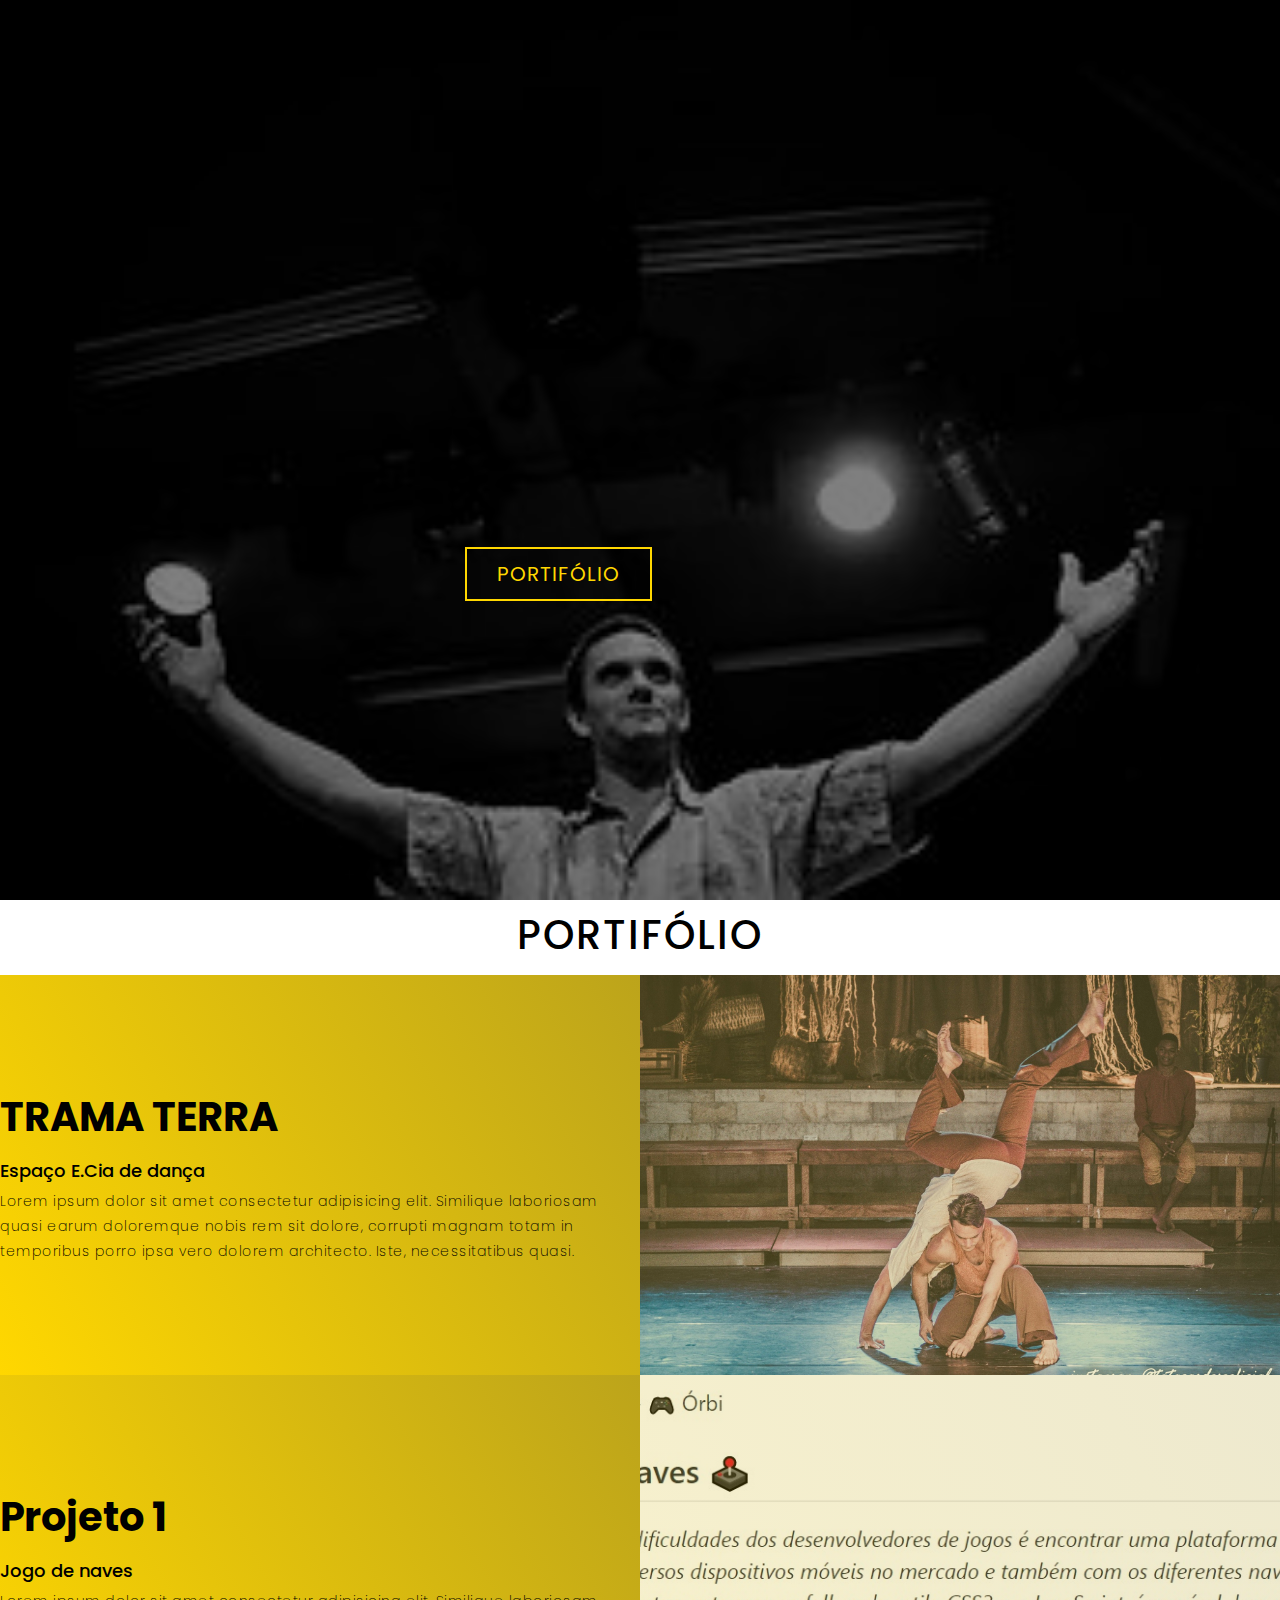
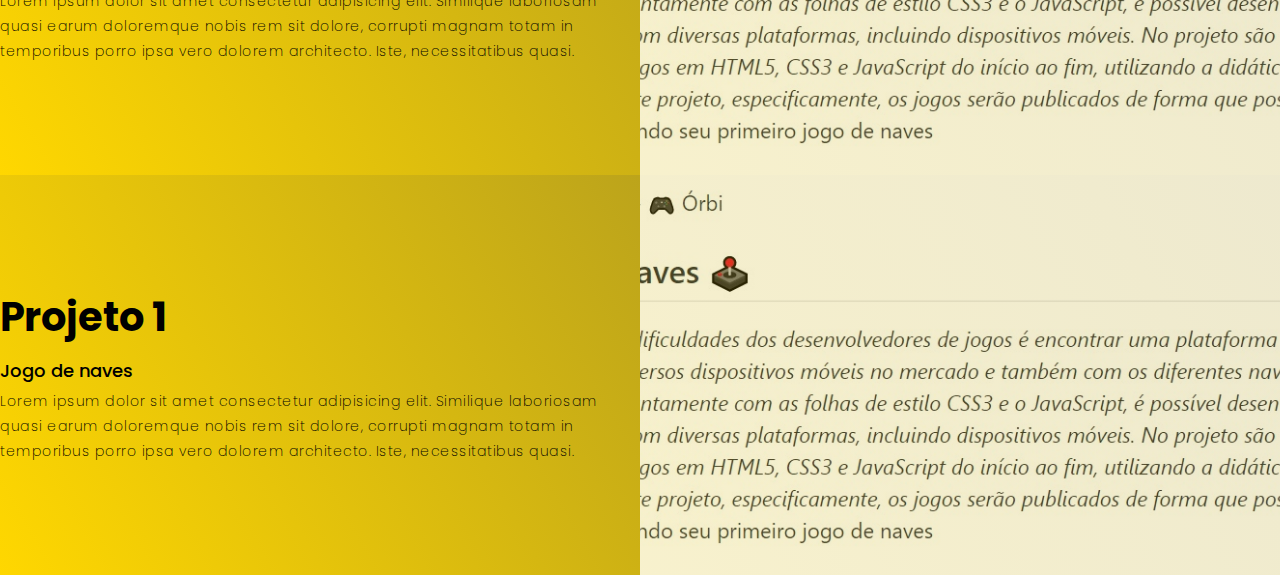
==== index.html @ 43326426 "first commit" ====
<!DOCTYPE htm>
<html lang="pt-br">

<head>
    <meta charset=UTF-8>
    <meta name="viewport" cntent="width=device-width,inicial-scale-1.0">
    <link rel="stylesheet" href="style.css">
    <title>Luan Fonseca</title>
</head>

<body>
    <section id="presentation">
        <div class="main-container">
            <div>
                <h1>Olá, <span></span></h1>
                <h1>Meu nome é,<span></span></h1>
                <h1>Luan Fonseca<span></span></h1>

                <a href="#portfolio" type="button" class="cta">Portifólio</a>
            </div>
        </div>
    </section>
    <section id="portfolio">
        <div class="portfolio-container">
            <div class="portfolio-container">
                <h1 class="section-title"><span>Portifólio</span></h1>
            </div>
            <div class="all-projects">
                <div class="project-item">
                    <article class="project-info">
                        <h1>TRAMA TERRA</h1>
                        <h2>Espaço E.Cia de dança</h2>
                        <p>Lorem ipsum dolor sit amet consectetur adipisicing elit. Similique laboriosam quasi earum doloremque nobis rem sit dolore, corrupti magnam totam in temporibus porro ipsa vero dolorem architecto. Iste, necessitatibus quasi.</p>
                    </article>
                    <figure class="project-img">
                        <img src="./img/tataCardoso.jpg" alt="img">
                        <figcaption>Fotografia de Tatá Cardoso</figcaption>
                    </figure>
                </div>
            </div>
            <div class="all-projects">
                <div class="project-item">
                    <div class="project-info">
                        <h1>Projeto 1</h1>
                        <h2>Jogo de naves</h2>
                        <p>Lorem ipsum dolor sit amet consectetur adipisicing elit. Similique laboriosam quasi earum doloremque nobis rem sit dolore, corrupti magnam totam in temporibus porro ipsa vero dolorem architecto. Iste, necessitatibus quasi.</p>
                    </div>
                    <figure class="project-img">
                        <img src="./img/Sem título.jpg" alt="img">
                        <figcaption>Fotografia de Tata Cardoso</figcaption>
                    </figure>
                </div>
            </div>
            <div class="all-projects">
                <div class="project-item">
                    <div class="project-info">
                        <h1>Projeto 1</h1>
                        <h2>Jogo de naves</h2>
                        <p>Lorem ipsum dolor sit amet consectetur adipisicing elit. Similique laboriosam quasi earum doloremque nobis rem sit dolore, corrupti magnam totam in temporibus porro ipsa vero dolorem architecto. Iste, necessitatibus quasi.</p>
                    </div>
                    <div class="project-img">
                        <img src="./img/Sem título.jpg" alt="img">
                    </div>
                </div>
            </div>
        </div>
    </section>
</body>

</html>
---- style.css ----
@import url('https://fonts.googleapis.com/css2?family=Poppins:ital,wght@0,100;0,200;0,300;1,100&display=swap');
* {
    padding: 0;
    margin: 0;
    box-sizing: border-box;
}

html {
    font-size: 10px;
    font-family: 'Poppins', 'Times New Roman', Times, serif;
    scroll-behavior: smooth;
}

a {
    text-decoration: none;
}

img {
    height: 100%;
    width: 100%;
    object-fit: cover;
}

p {
    font-size: 1.4rem;
    margin-top: 5px;
    line-height: 2.5rem;
    font-weight: 200;
    letter-spacing: 0.05rem;
}

.main-container {
    min-height: 100vh;
    width: 100%;
    display: flex;
    align-items: center;
    justify-content: center;
}

.section-title {
    font-size: 4rem;
    font-weight: 500;
    color: black;
    margin-top: 5px;
    margin-bottom: 10px;
    text-transform: uppercase;
    letter-spacing: .2rem;
    text-align: center;
}


/* Seção de Apresentação */

#presentation {
    background-image: url("./img/Quem-migra.jpg");
    background-size: cover;
    background-position: top center;
    position: relative;
    z-index: 1;
}

#presentation h1 {
    display: block;
    width: fit-content;
    font-size: 5rem;
    position: relative;
    color: transparent;
    animation: text_reveal .5s ease forwards;
    animation-delay: .5s;
}

#presentation h1:nth-child(1) {
    animation-delay: .8s;
}

#presentation h1:nth-child(2) {
    animation-delay: 1.6s;
}

#presentation h1:nth-child(3) {
    animation: text_reveal_name .5s ease forwards;
    animation-delay: 2.8s;
}

#presentation .cta {
    display: inline-block;
    padding: 10px 30px;
    color: gold;
    background-color: transparent;
    border: 2px solid gold;
    font-size: 2rem;
    text-transform: uppercase;
    letter-spacing: .1rem;
    margin-top: 20px;
    transition: .3s ease;
    transition-property: background-color, color;
}

#presentation .cta:hover {
    color: white;
    font-weight: 700;
    background-color: gold;
}

#presentation h1 span {
    position: absolute;
    top: 0;
    left: 0;
    height: 100%;
    width: 0%;
    animation: text_reveal_box 1s ease;
    animation-delay: .5s;
    background-color: gold;
}

#presentation h1:nth-child(1) span {
    animation-delay: .5s;
}

#presentation h1:nth-child(2) span {
    animation-delay: 1.5s;
}

#presentation h1:nth-child(3) span {
    animation-delay: 2.5s;
}

#presentation::after {
    content: "";
    position: absolute;
    left: 0;
    top: 0;
    height: 100%;
    width: 100%;
    background-color: black;
    opacity: 0.5;
    z-index: -1;
}


/* Seção de portifólio */

#portfolio .portfolio {
    flex-direction: column;
    max-width: 1200px;
    margin: auto;
    padding: 100px 0;
}

#portfolio .portfolio-header h1 {
    margin-bottom: 50px;
}

#portifolio .all-projects {
    display: flex;
    align-items: center;
    justify-content: center;
    flex-direction: column;
}

#portfolio .project-item {
    display: flex;
    align-items: center;
    justify-content: center;
    flex-direction: column;
    width: 80%;
    margin: 20px auto;
    overflow: hidden;
    border-radius: 10px;
}

#portfolio .project-info {
    padding: 30p;
    flex-basis: 50%;
    height: 100%;
    display: flex;
    align-items: flex-start;
    justify-content: center;
    flex-direction: column;
    background-image: linear-gradient(60deg, gold 0%, rgb(188, 164, 27));
}

#portfolio .project-info h1 {
    font-size: 4rem;
    font-weight: 500px;
}

#portfolio .project-info h2 {
    font-size: 1.8rem;
    font-weight: 500;
    margin-top: 10px;
}

#portfolio .project-img {
    flex-basis: 50%;
    height: 300px;
    overflow: hidden;
    position: relative;
}

#portfolio .project-img figcaption {
    font-size: 11px;
    text-align: center;
    font-weight: 400;
    color: black;
    background-image: linear-gradient(60deg, gold 0%, rgb(188, 164, 27));
}

#portfolio .project-img:after {
    content: '';
    position: absolute;
    left: 0;
    top: 0;
    height: 100%;
    width: 100%;
    background-image: linear-gradient(60deg, rgb(218, 186, 5) 0%, rgb(169, 146, 12) 100%);
    opacity: 0.2;
}

#portfolio .project-img img {
    transition: 0.5s ease transform;
}

#portfolio .project-item:hover .project-img img {
    transform: scale(1.1);
}


/*Keyframes*/

@keyframes text_reveal {
    100% {
        color: white;
    }
}

@keyframes text_reveal_name {
    100% {
        color: gold;
        font-weight: 500;
    }
}

@keyframes text_reveal_box {
    50% {
        width: 100%;
        left: 0;
    }
    100% {
        width: 0;
        left: 100%;
    }
}


/* Media query */

@media only screen and (min-width: 768px) {
    #portfolio .project-item {
        flex-direction: row;
        height: 400px;
        margin: 0;
        width: 100%;
        border-radius: 0;
    }
    #portfolio .all-projects .projects-info {
        height: 100%;
    }
    #portfolio .all-projects .project-img {
        height: 100%;
    }
    #portfolio .project-item:nth-child(even) {
        flex-direction: row-reverse;
    }
}
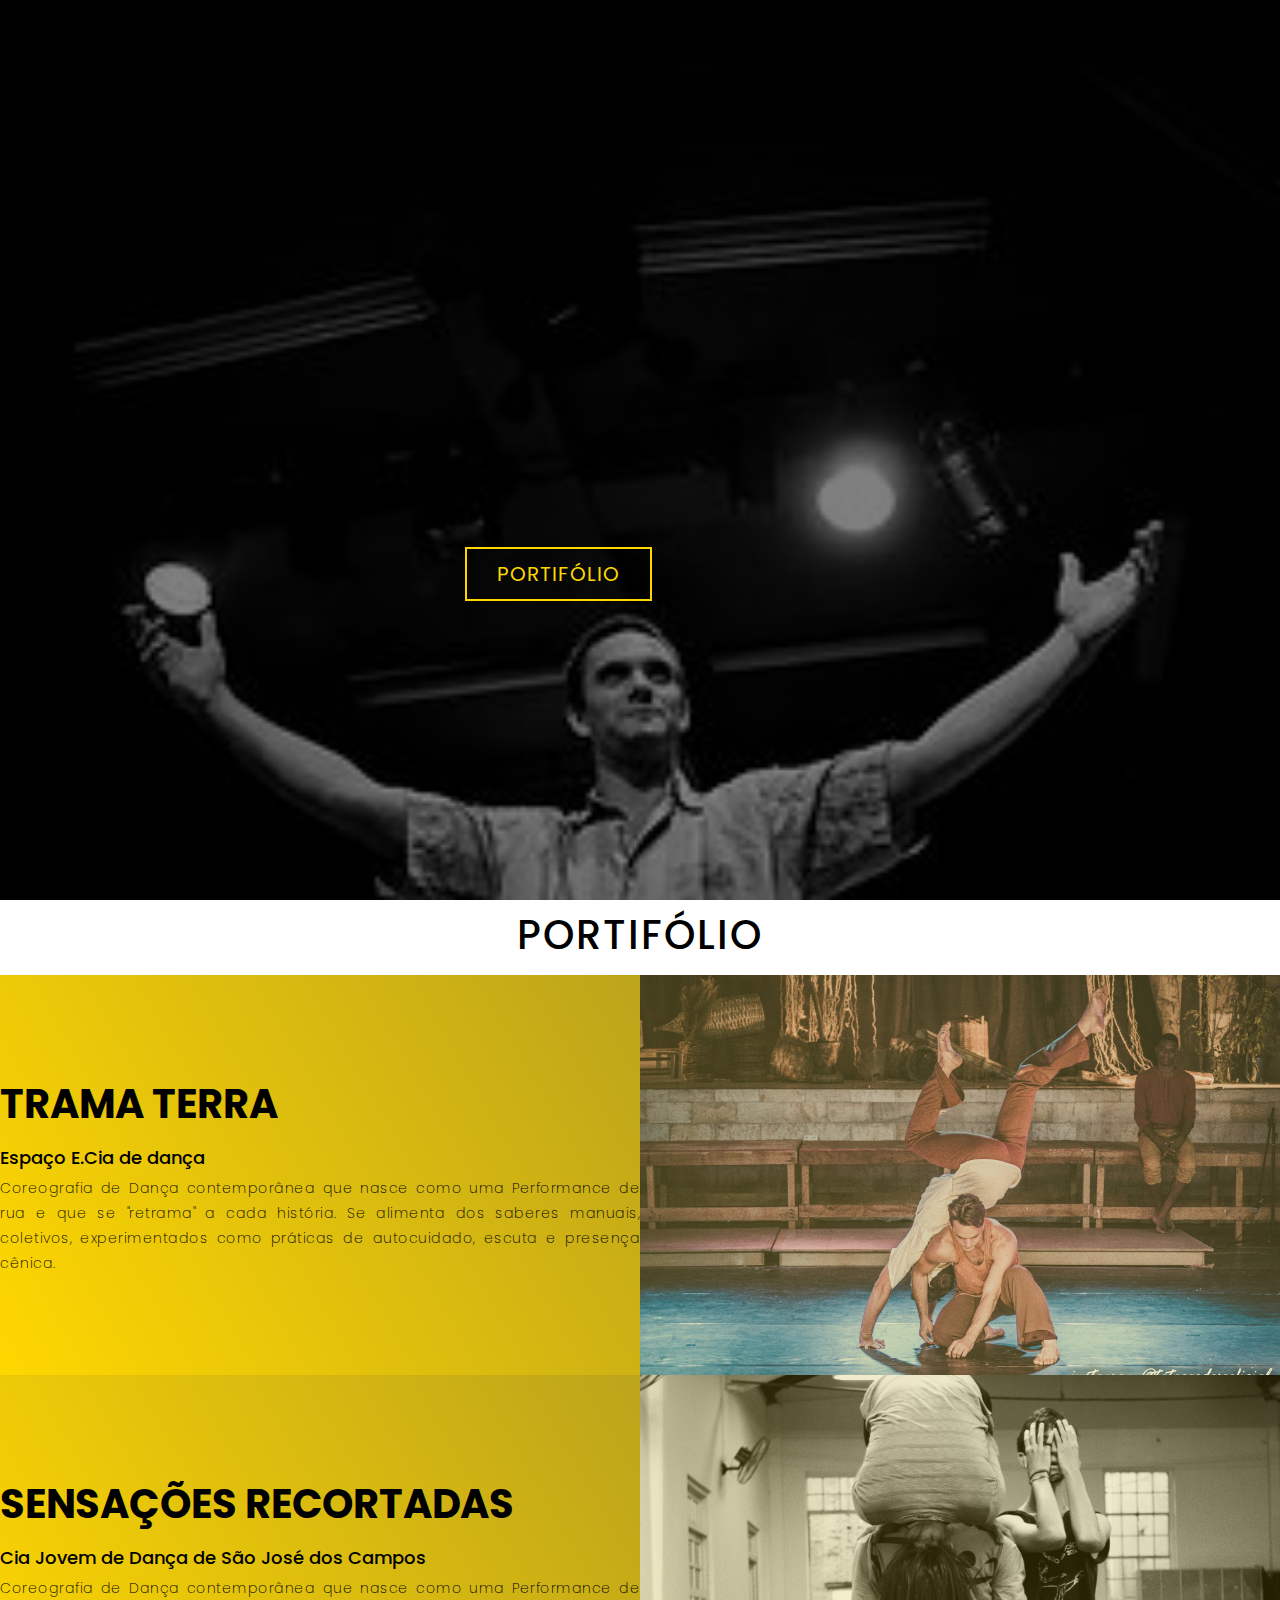
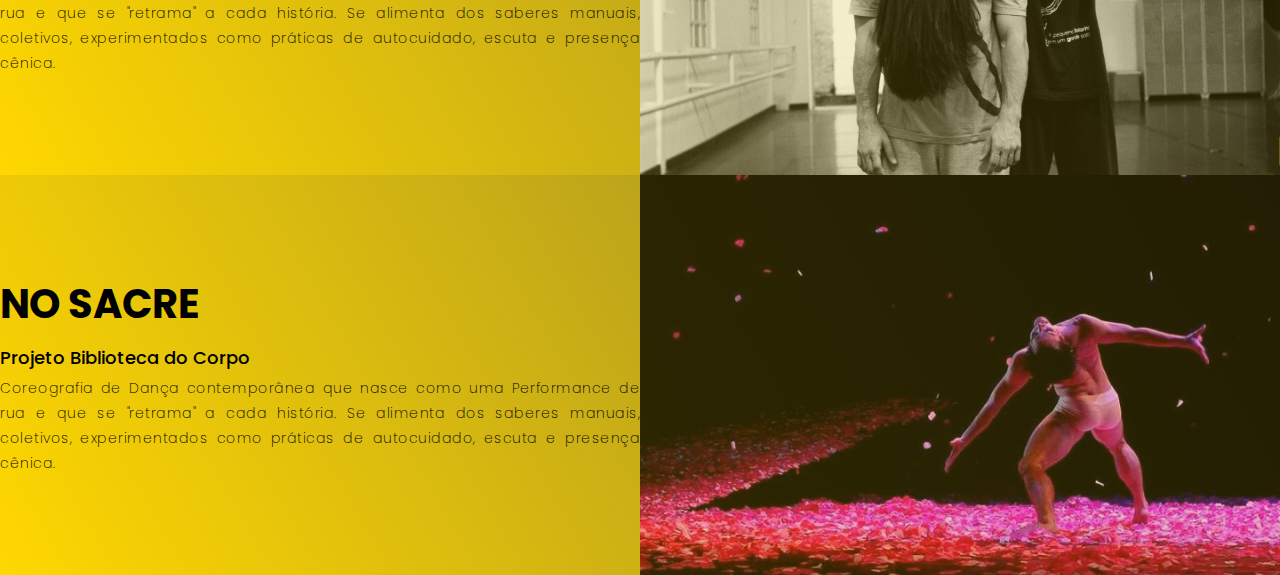
==== commit 5314541d: "replace for articles and figure" ====
--- a/index.html
+++ b/index.html
@@ -30,7 +30,7 @@
                     <article class="project-info">
                         <h1>TRAMA TERRA</h1>
                         <h2>Espaço E.Cia de dança</h2>
-                        <p>Lorem ipsum dolor sit amet consectetur adipisicing elit. Similique laboriosam quasi earum doloremque nobis rem sit dolore, corrupti magnam totam in temporibus porro ipsa vero dolorem architecto. Iste, necessitatibus quasi.</p>
+                        <p>Coreografia de Dança contemporânea que nasce como uma Performance de rua e que se "retrama" a cada história. Se alimenta dos saberes manuais, coletivos, experimentados como práticas de autocuidado, escuta e presença cênica. </p>
                     </article>
                     <figure class="project-img">
                         <img src="./img/tataCardoso.jpg" alt="img">
@@ -40,29 +40,32 @@
             </div>
             <div class="all-projects">
                 <div class="project-item">
-                    <div class="project-info">
-                        <h1>Projeto 1</h1>
-                        <h2>Jogo de naves</h2>
-                        <p>Lorem ipsum dolor sit amet consectetur adipisicing elit. Similique laboriosam quasi earum doloremque nobis rem sit dolore, corrupti magnam totam in temporibus porro ipsa vero dolorem architecto. Iste, necessitatibus quasi.</p>
-                    </div>
+                    <article class="project-info">
+                        <h1>SENSAÇÕES RECORTADAS</h1>
+                        <h2>Cia Jovem de Dança de São José dos Campos</h2>
+                        <p>Coreografia de Dança contemporânea que nasce como uma Performance de rua e que se "retrama" a cada história. Se alimenta dos saberes manuais, coletivos, experimentados como práticas de autocuidado, escuta e presença cênica. </p>
+                    </article>
                     <figure class="project-img">
-                        <img src="./img/Sem título.jpg" alt="img">
-                        <figcaption>Fotografia de Tata Cardoso</figcaption>
+                        <img src="./img/Elvio Junior.jpg" alt="img">
+                        <figcaption>Fotografia de Elvio Junior</figcaption>
                     </figure>
                 </div>
             </div>
             <div class="all-projects">
                 <div class="project-item">
-                    <div class="project-info">
-                        <h1>Projeto 1</h1>
-                        <h2>Jogo de naves</h2>
-                        <p>Lorem ipsum dolor sit amet consectetur adipisicing elit. Similique laboriosam quasi earum doloremque nobis rem sit dolore, corrupti magnam totam in temporibus porro ipsa vero dolorem architecto. Iste, necessitatibus quasi.</p>
-                    </div>
-                    <div class="project-img">
-                        <img src="./img/Sem título.jpg" alt="img">
-                    </div>
+                    <article class="project-info">
+                        <h1>NO SACRE</h1>
+                        <h2>Projeto Biblioteca do Corpo</h2>
+                        <p>Coreografia de Dança contemporânea que nasce como uma Performance de rua e que se "retrama" a cada história. Se alimenta dos saberes manuais, coletivos, experimentados como práticas de autocuidado, escuta e presença cênica. </p>
+                    </article>
+                    <figure class="project-img">
+                        <img src="./img/NoSacre.jpg" alt="img">
+                        <figcaption>Fotografo Sesc Pompéia</figcaption>
+                    </figure>
                 </div>
             </div>
+
+
         </div>
     </section>
 </body>
--- a/style.css
+++ b/style.css
@@ -27,6 +27,7 @@
     line-height: 2.5rem;
     font-weight: 200;
     letter-spacing: 0.05rem;
+    text-align: justify;
 }
 
 .main-container {
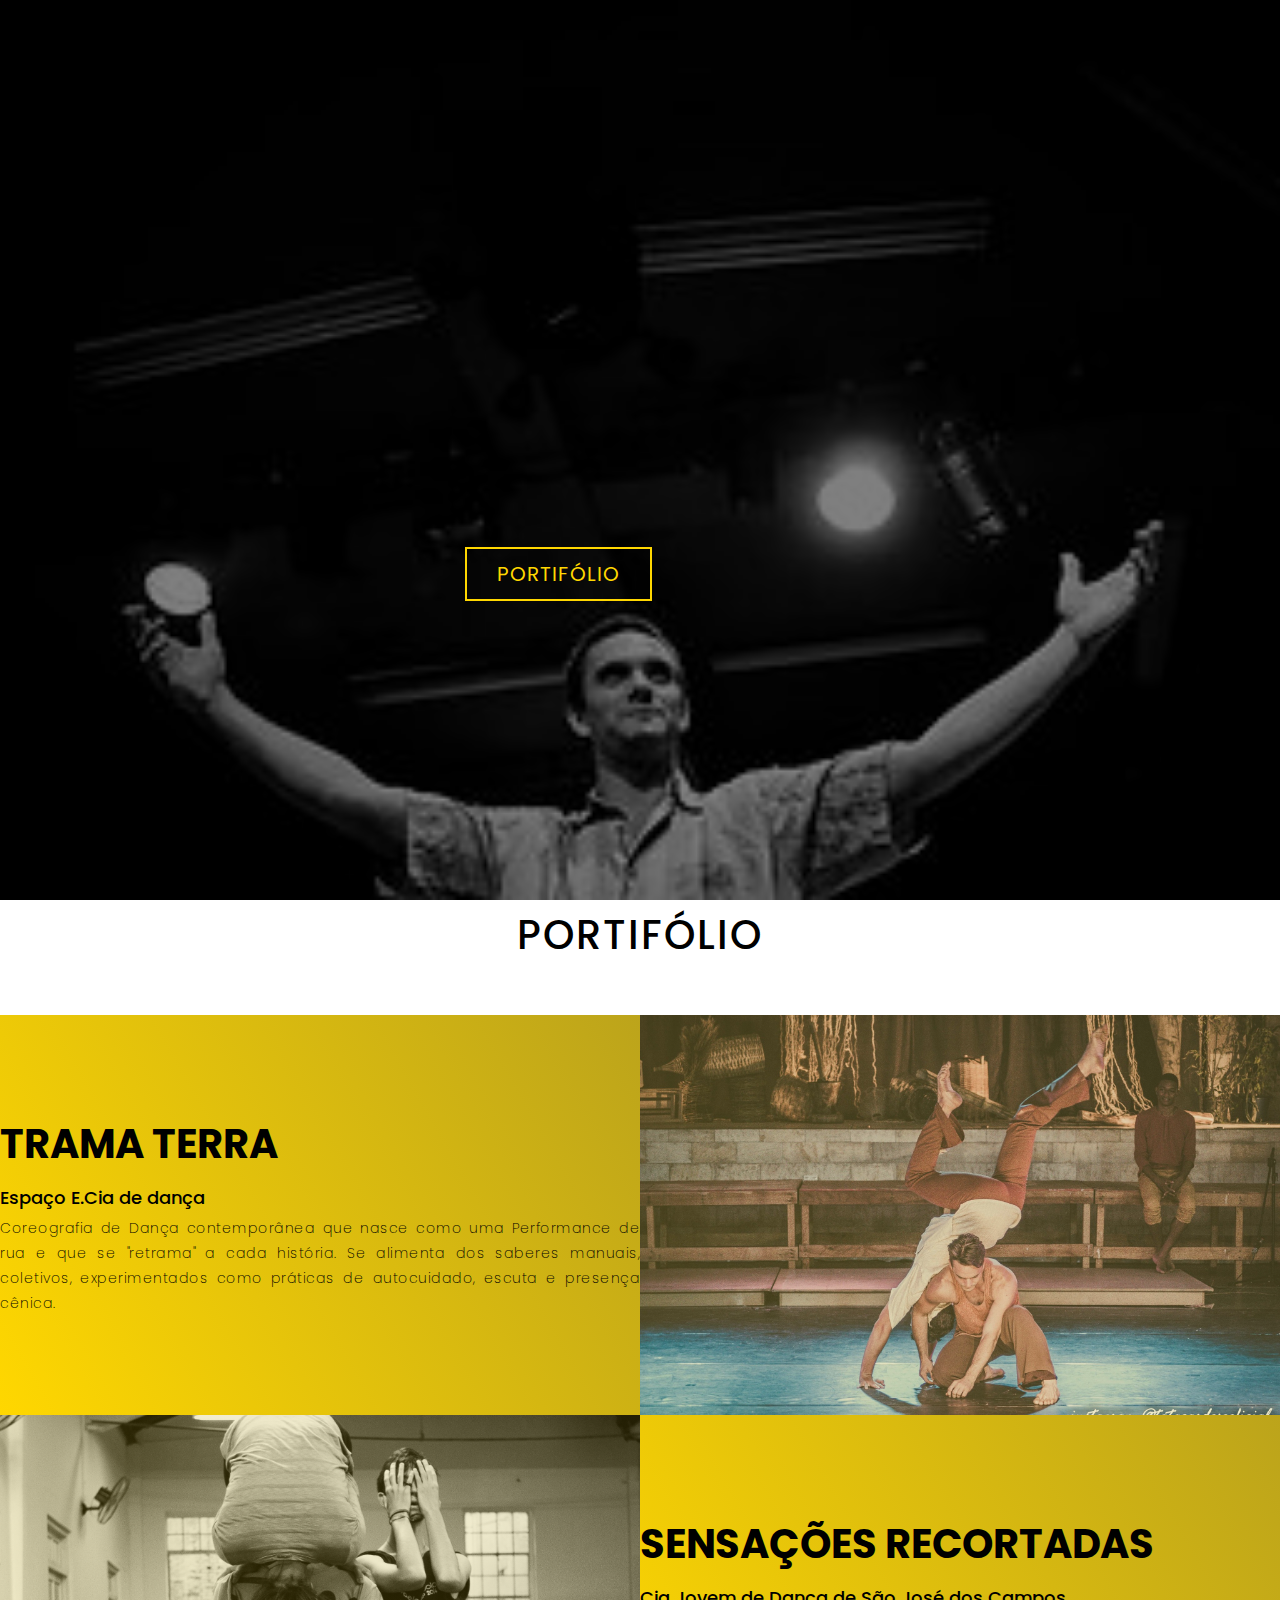
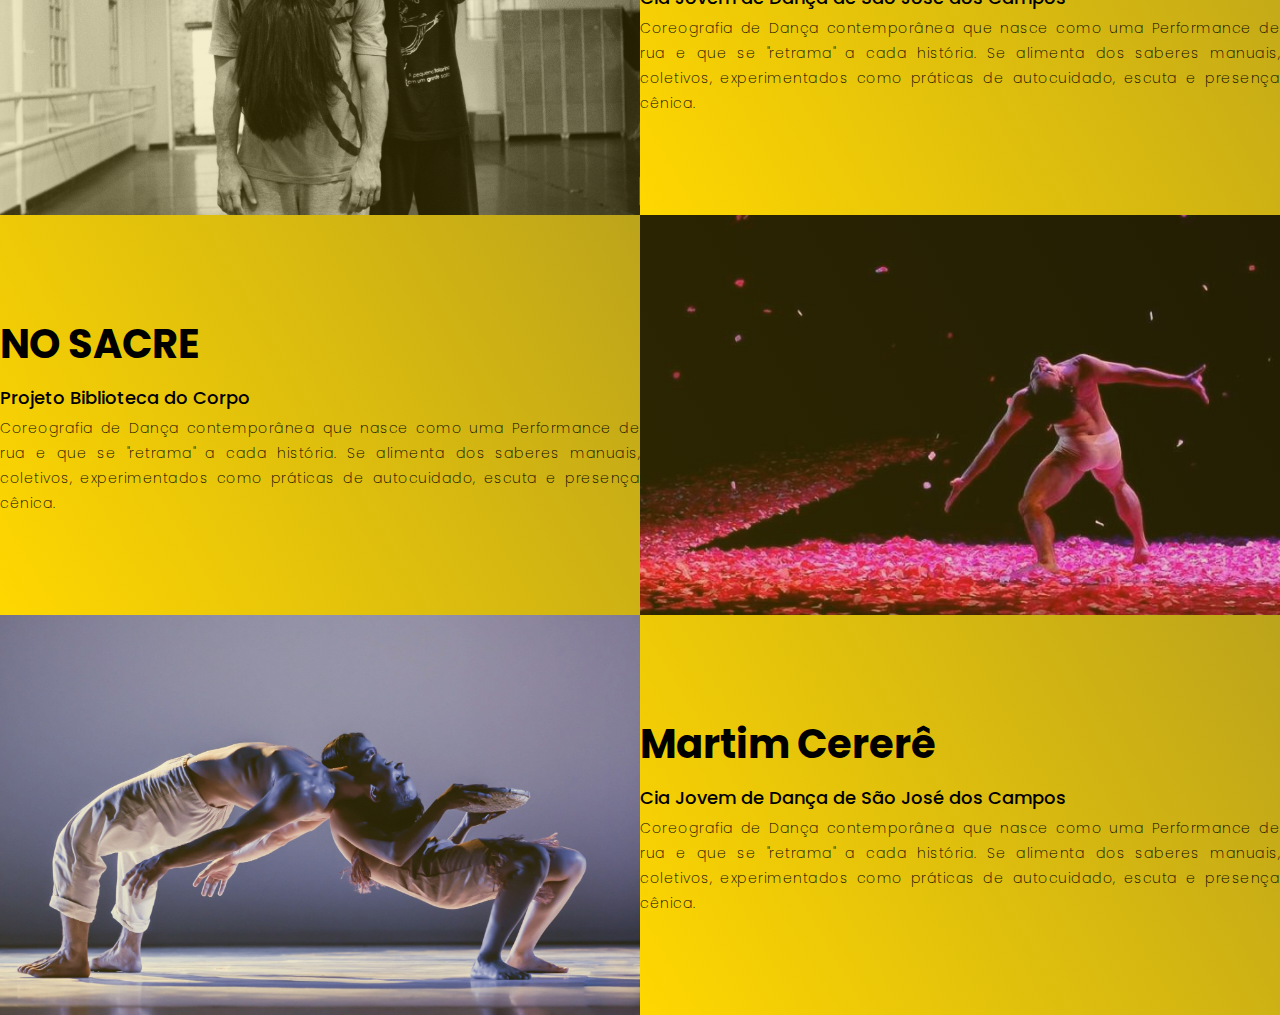
==== commit dc0cddee: "fix flex-direction(delete an excessive div)" ====
--- a/index.html
+++ b/index.html
@@ -20,9 +20,10 @@
             </div>
         </div>
     </section>
+
     <section id="portfolio">
         <div class="portfolio-container">
-            <div class="portfolio-container">
+            <div class="portfolio-header">
                 <h1 class="section-title"><span>Portifólio</span></h1>
             </div>
             <div class="all-projects">
@@ -37,8 +38,6 @@
                         <figcaption>Fotografia de Tatá Cardoso</figcaption>
                     </figure>
                 </div>
-            </div>
-            <div class="all-projects">
                 <div class="project-item">
                     <article class="project-info">
                         <h1>SENSAÇÕES RECORTADAS</h1>
@@ -50,8 +49,6 @@
                         <figcaption>Fotografia de Elvio Junior</figcaption>
                     </figure>
                 </div>
-            </div>
-            <div class="all-projects">
                 <div class="project-item">
                     <article class="project-info">
                         <h1>NO SACRE</h1>
@@ -63,9 +60,18 @@
                         <figcaption>Fotografo Sesc Pompéia</figcaption>
                     </figure>
                 </div>
+                <div class="project-item">
+                    <article class="project-info">
+                        <h1>Martim Cererê</h1>
+                        <h2>Cia Jovem de Dança de São José dos Campos</h2>
+                        <p>Coreografia de Dança contemporânea que nasce como uma Performance de rua e que se "retrama" a cada história. Se alimenta dos saberes manuais, coletivos, experimentados como práticas de autocuidado, escuta e presença cênica. </p>
+                    </article>
+                    <figure class="project-img">
+                        <img src="./img/EdsonBorges2.jpg" alt="img">
+                        <figcaption>Fotografo Sesc Pompéia</figcaption>
+                    </figure>
+                </div>
             </div>
-
-
         </div>
     </section>
 </body>
--- a/style.css
+++ b/style.css
@@ -264,7 +264,7 @@
         width: 100%;
         border-radius: 0;
     }
-    #portfolio .all-projects .projects-info {
+    #portfolio .all-projects .project-info {
         height: 100%;
     }
     #portfolio .all-projects .project-img {
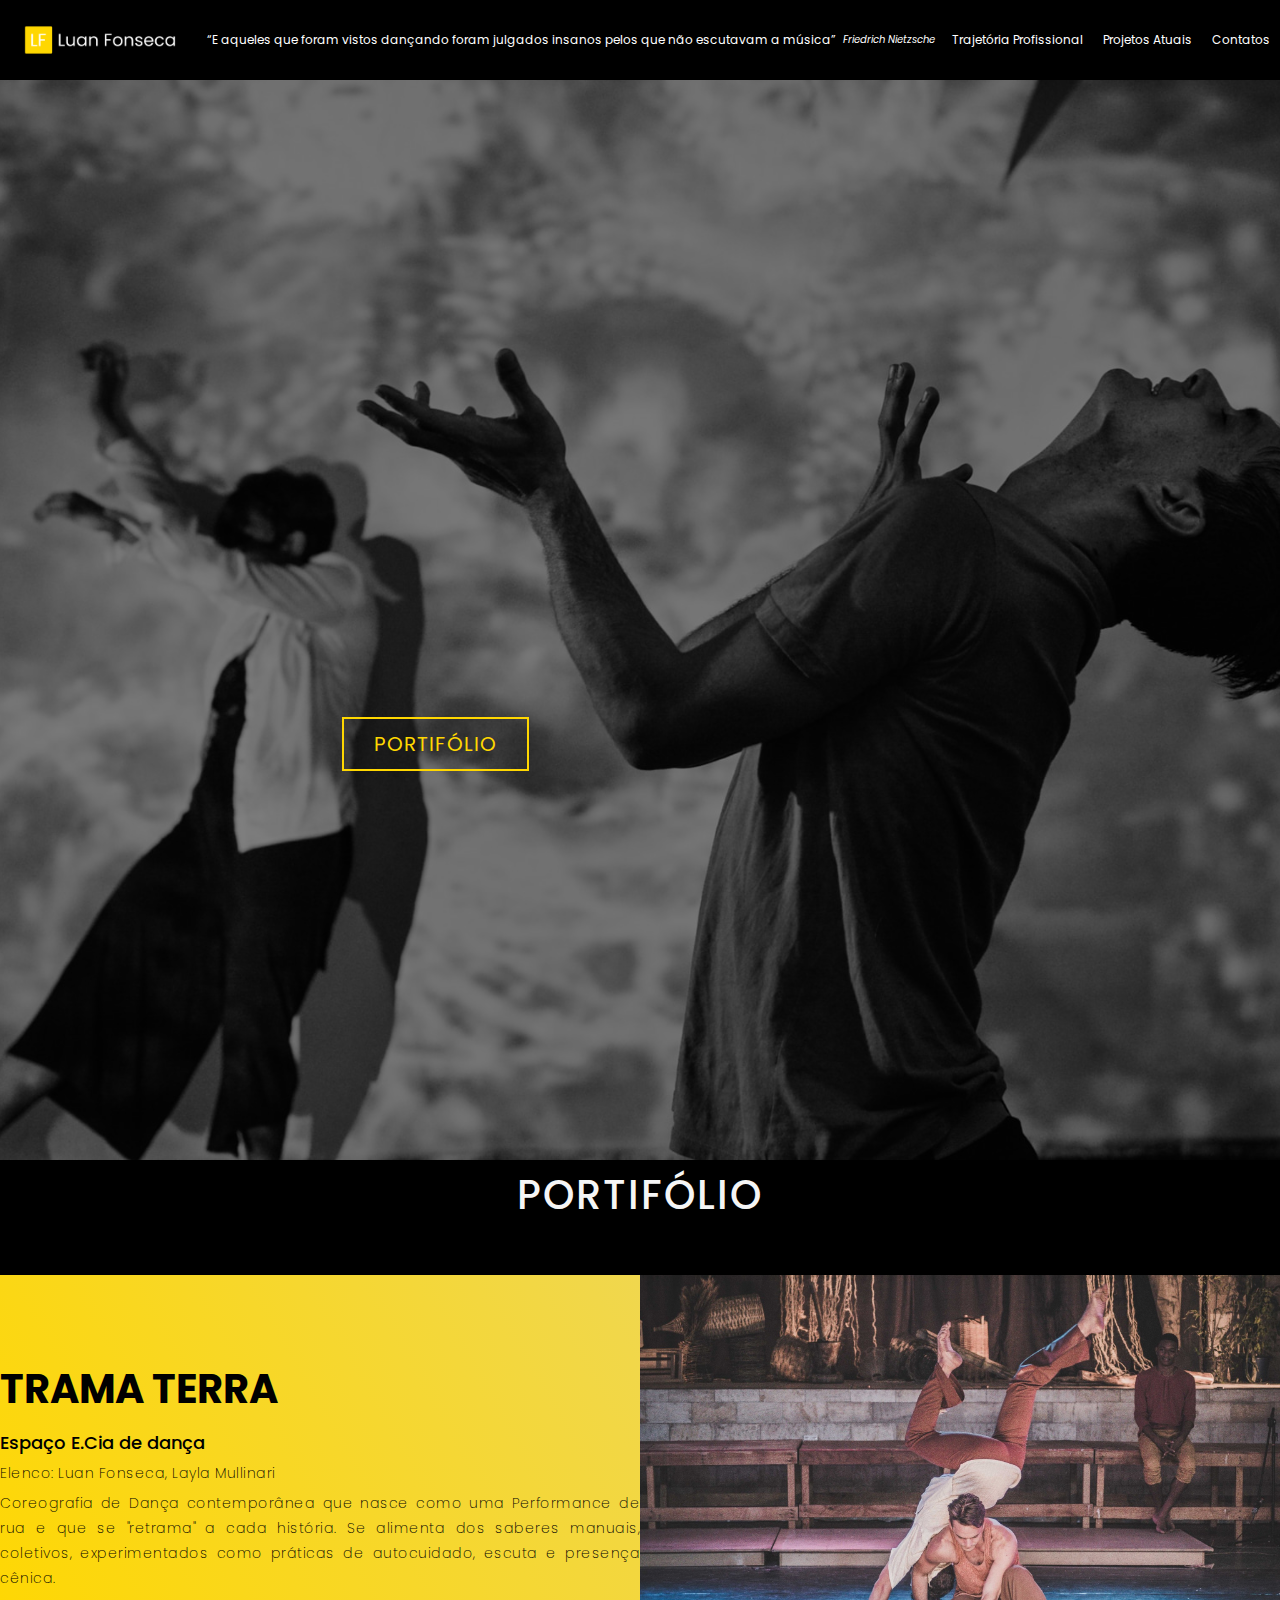
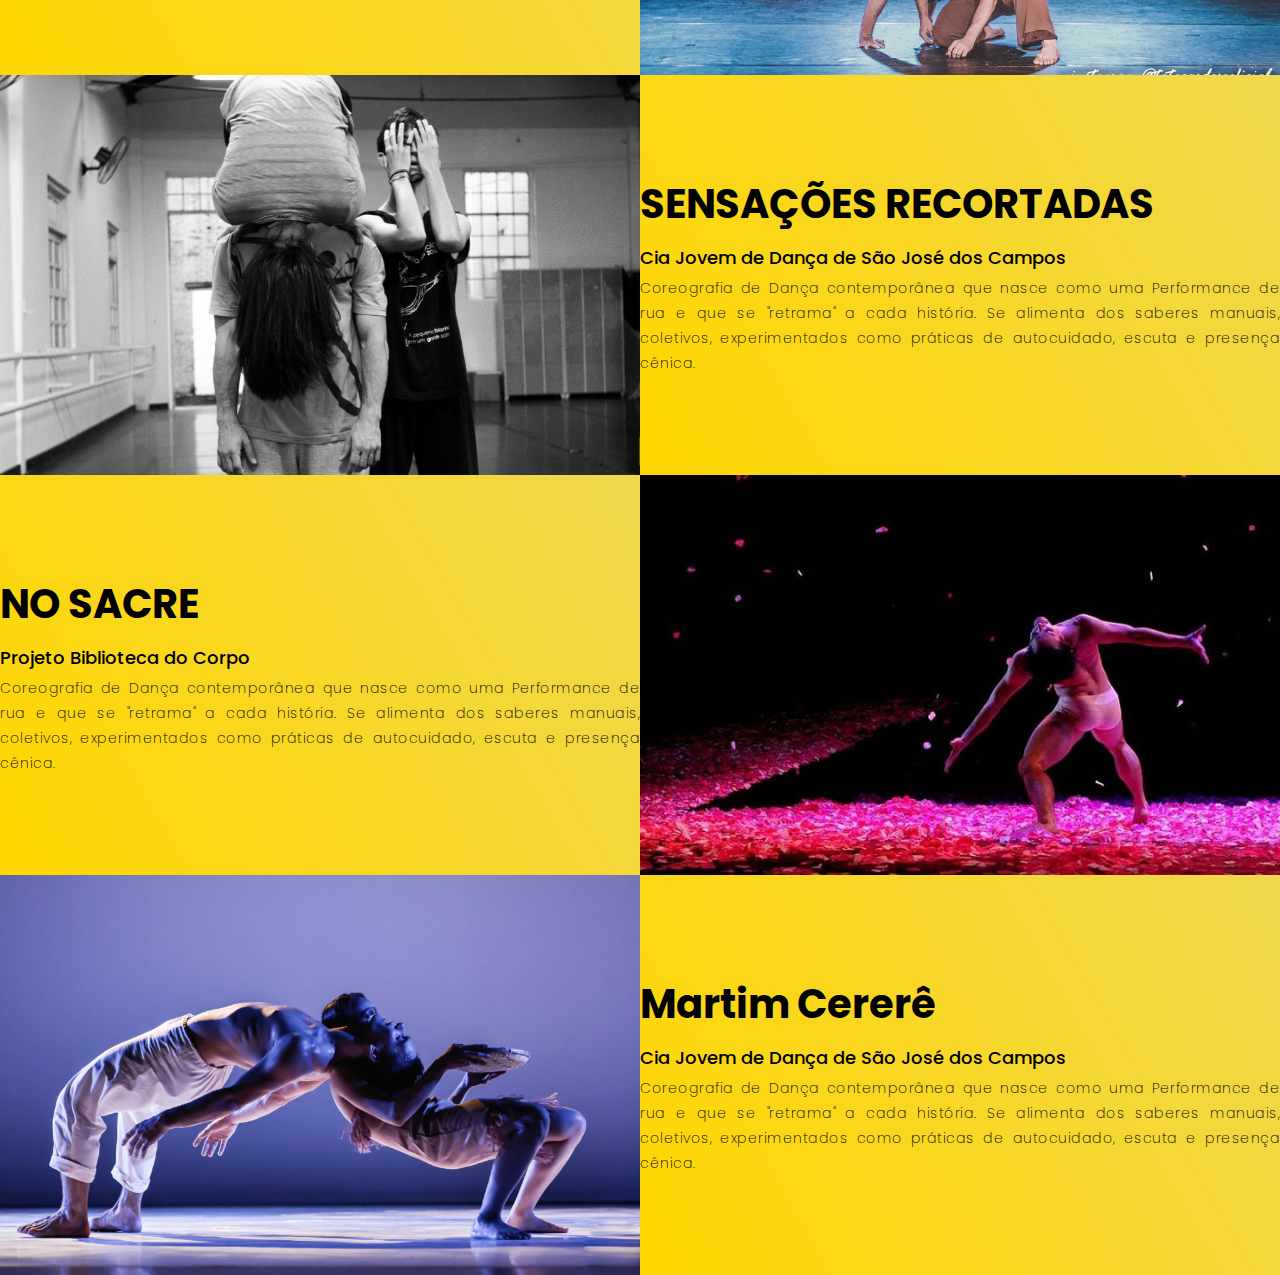
==== commit 689a96a9: "optimize tags and css" ====
--- a/index.html
+++ b/index.html
@@ -9,12 +9,25 @@
 </head>
 
 <body>
+    <header id="container-menu">
+        <nav>
+            <img src="./img/logo.png" alt="logotipo quadrado com iniciais">
+            <q>E aqueles que foram vistos dançando foram julgados insanos pelos que não escutavam a música</q>
+            <cite>Friedrich Nietzsche</cite>
+            <ul>
+                <li><a href="">Trajetória Profissional</a></li>
+                <li><a href="">Projetos Atuais</a></li>
+                <li><a href="#footer">Contatos</a></li>
+            </ul>
+        </nav>
+    </header>
+
     <section id="presentation">
         <div class="main-container">
             <div>
-                <h1>Olá, <span></span></h1>
-                <h1>Meu nome é,<span></span></h1>
-                <h1>Luan Fonseca<span></span></h1>
+                <h1>Dança contemporânea<span></span></h1>
+                <h1>Teatro<span></span></h1>
+                <h1>Artista na cena<span></span></h1>
 
                 <a href="#portfolio" type="button" class="cta">Portifólio</a>
             </div>
@@ -31,6 +44,7 @@
                     <article class="project-info">
                         <h1>TRAMA TERRA</h1>
                         <h2>Espaço E.Cia de dança</h2>
+                        <p>Elenco: Luan Fonseca, Layla Mullinari</p>
                         <p>Coreografia de Dança contemporânea que nasce como uma Performance de rua e que se "retrama" a cada história. Se alimenta dos saberes manuais, coletivos, experimentados como práticas de autocuidado, escuta e presença cênica. </p>
                     </article>
                     <figure class="project-img">
@@ -74,6 +88,9 @@
             </div>
         </div>
     </section>
+    <footer id="footer">
+
+    </footer>
 </body>
 
 </html>--- a/style.css
+++ b/style.css
@@ -1,276 +1,319 @@
-@import url('https://fonts.googleapis.com/css2?family=Poppins:ital,wght@0,100;0,200;0,300;1,100&display=swap');
-* {
-    padding: 0;
-    margin: 0;
-    box-sizing: border-box;
-}
-
-html {
-    font-size: 10px;
-    font-family: 'Poppins', 'Times New Roman', Times, serif;
-    scroll-behavior: smooth;
-}
-
-a {
-    text-decoration: none;
-}
-
-img {
-    height: 100%;
-    width: 100%;
-    object-fit: cover;
-}
-
-p {
-    font-size: 1.4rem;
-    margin-top: 5px;
-    line-height: 2.5rem;
-    font-weight: 200;
-    letter-spacing: 0.05rem;
-    text-align: justify;
-}
-
-.main-container {
-    min-height: 100vh;
-    width: 100%;
-    display: flex;
-    align-items: center;
-    justify-content: center;
-}
-
-.section-title {
-    font-size: 4rem;
-    font-weight: 500;
-    color: black;
-    margin-top: 5px;
-    margin-bottom: 10px;
-    text-transform: uppercase;
-    letter-spacing: .2rem;
-    text-align: center;
-}
-
-
-/* Seção de Apresentação */
-
-#presentation {
-    background-image: url("./img/Quem-migra.jpg");
-    background-size: cover;
-    background-position: top center;
-    position: relative;
-    z-index: 1;
-}
-
-#presentation h1 {
-    display: block;
-    width: fit-content;
-    font-size: 5rem;
-    position: relative;
-    color: transparent;
-    animation: text_reveal .5s ease forwards;
-    animation-delay: .5s;
-}
-
-#presentation h1:nth-child(1) {
-    animation-delay: .8s;
-}
-
-#presentation h1:nth-child(2) {
-    animation-delay: 1.6s;
-}
-
-#presentation h1:nth-child(3) {
-    animation: text_reveal_name .5s ease forwards;
-    animation-delay: 2.8s;
-}
-
-#presentation .cta {
-    display: inline-block;
-    padding: 10px 30px;
-    color: gold;
-    background-color: transparent;
-    border: 2px solid gold;
-    font-size: 2rem;
-    text-transform: uppercase;
-    letter-spacing: .1rem;
-    margin-top: 20px;
-    transition: .3s ease;
-    transition-property: background-color, color;
-}
-
-#presentation .cta:hover {
-    color: white;
-    font-weight: 700;
-    background-color: gold;
-}
-
-#presentation h1 span {
-    position: absolute;
-    top: 0;
-    left: 0;
-    height: 100%;
-    width: 0%;
-    animation: text_reveal_box 1s ease;
-    animation-delay: .5s;
-    background-color: gold;
-}
-
-#presentation h1:nth-child(1) span {
-    animation-delay: .5s;
-}
-
-#presentation h1:nth-child(2) span {
-    animation-delay: 1.5s;
-}
-
-#presentation h1:nth-child(3) span {
-    animation-delay: 2.5s;
-}
-
-#presentation::after {
-    content: "";
-    position: absolute;
-    left: 0;
-    top: 0;
-    height: 100%;
-    width: 100%;
-    background-color: black;
-    opacity: 0.5;
-    z-index: -1;
-}
-
-
-/* Seção de portifólio */
-
-#portfolio .portfolio {
-    flex-direction: column;
-    max-width: 1200px;
-    margin: auto;
-    padding: 100px 0;
-}
-
-#portfolio .portfolio-header h1 {
-    margin-bottom: 50px;
-}
-
-#portifolio .all-projects {
-    display: flex;
-    align-items: center;
-    justify-content: center;
-    flex-direction: column;
-}
-
-#portfolio .project-item {
-    display: flex;
-    align-items: center;
-    justify-content: center;
-    flex-direction: column;
-    width: 80%;
-    margin: 20px auto;
-    overflow: hidden;
-    border-radius: 10px;
-}
-
-#portfolio .project-info {
-    padding: 30p;
-    flex-basis: 50%;
-    height: 100%;
-    display: flex;
-    align-items: flex-start;
-    justify-content: center;
-    flex-direction: column;
-    background-image: linear-gradient(60deg, gold 0%, rgb(188, 164, 27));
-}
-
-#portfolio .project-info h1 {
-    font-size: 4rem;
-    font-weight: 500px;
-}
-
-#portfolio .project-info h2 {
-    font-size: 1.8rem;
-    font-weight: 500;
-    margin-top: 10px;
-}
-
-#portfolio .project-img {
-    flex-basis: 50%;
-    height: 300px;
-    overflow: hidden;
-    position: relative;
-}
-
-#portfolio .project-img figcaption {
-    font-size: 11px;
-    text-align: center;
-    font-weight: 400;
-    color: black;
-    background-image: linear-gradient(60deg, gold 0%, rgb(188, 164, 27));
-}
-
-#portfolio .project-img:after {
-    content: '';
-    position: absolute;
-    left: 0;
-    top: 0;
-    height: 100%;
-    width: 100%;
-    background-image: linear-gradient(60deg, rgb(218, 186, 5) 0%, rgb(169, 146, 12) 100%);
-    opacity: 0.2;
-}
-
-#portfolio .project-img img {
-    transition: 0.5s ease transform;
-}
-
-#portfolio .project-item:hover .project-img img {
-    transform: scale(1.1);
-}
-
-
-/*Keyframes*/
-
-@keyframes text_reveal {
-    100% {
-        color: white;
-    }
-}
-
-@keyframes text_reveal_name {
-    100% {
+    @import url('https://fonts.googleapis.com/css2?family=Poppins:ital,wght@0,100;0,200;0,300;1,100&display=swap');
+    * {
+        padding: 0;
+        margin: 0;
+        box-sizing: border-box;
+    }
+    
+    html {
+        font-size: 10px;
+        font-family: 'Poppins', 'Times New Roman', Times, serif;
+        scroll-behavior: smooth;
+        animation: gradient 10s ease alternate infinite;
+        background: linear-gradient(-45deg, #ee7752, #fffb00, #000000, #000000) no-repeat;
+        /*background: linear-gradient(-45deg, #ee7752, #e73c7e, #23a6d5, #23d5ab) no-repeat;*/
+        background-size: 300% 300%;
+        ;
+    }
+    
+    q {
+        font-size: 12px;
+        color: white;
+    }
+    
+    cite {
+        color: white;
+    }
+    
+    a {
+        text-decoration: none;
+        color: white;
+    }
+    
+    img {
+        height: 100%;
+        width: 100%;
+        object-fit: cover;
+    }
+    
+    li {
+        list-style-type: none;
+        color: white;
+        padding: 10px;
+        font-size: 12px;
+    }
+    
+    p {
+        font-size: 1.4rem;
+        margin-top: 5px;
+        line-height: 2.5rem;
+        font-weight: 200;
+        letter-spacing: 0.05rem;
+        text-align: justify;
+    }
+    
+    .main-container {
+        min-height: 120vh;
+        width: 100%;
+        display: flex;
+        align-items: center;
+        justify-content: center;
+    }
+    
+    .section-title {
+        font-size: 4rem;
+        font-weight: 500;
+        color: whitesmoke;
+        margin-top: 5px;
+        margin-bottom: 10px;
+        text-transform: uppercase;
+        letter-spacing: .2rem;
+        text-align: center;
+    }
+    /* container-menu */
+    
+    #container-menu nav {
+        display: flex;
+        flex-direction: row;
+        align-items: center;
+        justify-content: space-between;
+    }
+    
+    #container-menu nav ul {
+        display: flex;
+        flex-direction: row;
+        align-items: center;
+        justify-content: space-evenly;
+    }
+    
+    #container-menu img {
+        max-height: 80px;
+        max-width: 200px;
+    }
+    /* Seção de Apresentação */
+    
+    #presentation {
+        background-image: url("./img/Ivan\ Geier\ IGPix\ Travel.jpg");
+        background-size: cover;
+        background-position: top center;
+        position: relative;
+        z-index: 1;
+    }
+    
+    #presentation h1 {
+        display: block;
+        width: fit-content;
+        font-size: 5rem;
+        position: relative;
+        color: transparent;
+        animation: text_reveal .5s ease forwards;
+        animation-delay: .5s;
+    }
+    
+    #presentation h1:nth-child(1) {
+        animation-delay: .8s;
+    }
+    
+    #presentation h1:nth-child(2) {
+        animation-delay: 1.6s;
+    }
+    
+    #presentation h1:nth-child(3) {
+        animation: text_reveal_name .5s ease forwards;
+        animation-delay: 2.8s;
+    }
+    
+    #presentation .cta {
+        display: inline-block;
+        padding: 10px 30px;
         color: gold;
+        background-color: transparent;
+        border: 2px solid gold;
+        font-size: 2rem;
+        text-transform: uppercase;
+        letter-spacing: .1rem;
+        margin-top: 20px;
+        transition: .3s ease;
+        transition-property: background-color, color;
+    }
+    
+    #presentation .cta:hover {
+        color: white;
+        font-weight: 700;
+        background-color: gold;
+    }
+    
+    #presentation h1 span {
+        position: absolute;
+        top: 0;
+        left: 0;
+        height: 100%;
+        width: 0%;
+        animation: text_reveal_box 1s ease;
+        animation-delay: .5s;
+        background-color: gold;
+    }
+    
+    #presentation h1:nth-child(1) span {
+        animation-delay: .5s;
+    }
+    
+    #presentation h1:nth-child(2) span {
+        animation-delay: 1.5s;
+    }
+    
+    #presentation h1:nth-child(3) span {
+        animation-delay: 2.5s;
+    }
+    
+    #presentation::after {
+        content: "";
+        position: absolute;
+        left: 0;
+        top: 0;
+        height: 100%;
+        width: 100%;
+        background-color: black;
+        opacity: 0.5;
+        z-index: -1;
+    }
+    /* Seção de portifólio */
+    /* #portfolio {
+    background-color: rgb(15, 9, 16);
+} */
+    
+    #portfolio .portfolio {
+        flex-direction: column;
+        max-width: 1200px;
+        margin: auto;
+        padding: 100px 0;
+    }
+    
+    #portfolio .portfolio-header h1 {
+        margin-bottom: 50px;
+    }
+    
+    #portifolio .all-projects {
+        display: flex;
+        align-items: center;
+        justify-content: center;
+        flex-direction: column;
+    }
+    
+    #portfolio .project-item {
+        display: flex;
+        align-items: center;
+        justify-content: center;
+        flex-direction: column;
+        width: 80%;
+        margin: 20px auto;
+        overflow: hidden;
+        border-radius: 10px;
+    }
+    
+    #portfolio .project-info {
+        padding: 30p;
+        flex-basis: 50%;
+        height: 100%;
+        display: flex;
+        align-items: flex-start;
+        justify-content: center;
+        flex-direction: column;
+        background-image: linear-gradient(60deg, gold 0%, rgb(240, 215, 78));
+    }
+    
+    #portfolio .project-info h1 {
+        font-size: 4rem;
+        font-weight: 500px;
+    }
+    
+    #portfolio .project-info h2 {
+        font-size: 1.8rem;
         font-weight: 500;
-    }
-}
-
-@keyframes text_reveal_box {
-    50% {
+        margin-top: 10px;
+    }
+    
+    #portfolio .project-img {
+        flex-basis: 50%;
+        height: 400px;
+        overflow: hidden;
+        position: relative;
+    }
+    
+    #portfolio .project-img figcaption {
+        font-size: 10px;
+        text-align: center;
+        font-weight: 300;
+        color: black;
+        background-image: linear-gradient(60deg, rgb(253, 244, 0) 0%, rgb(246, 225, 105) 100%);
+    }
+    
+    #portfolio .project-img:after {
+        /*content: '';*/
+        position: absolute;
+        left: 0;
+        top: 0;
+        height: 100%;
         width: 100%;
-        left: 0;
-    }
-    100% {
-        width: 0;
-        left: 100%;
-    }
-}
-
-
-/* Media query */
-
-@media only screen and (min-width: 768px) {
-    #portfolio .project-item {
-        flex-direction: row;
-        height: 400px;
-        margin: 0;
-        width: 100%;
-        border-radius: 0;
-    }
-    #portfolio .all-projects .project-info {
-        height: 100%;
-    }
-    #portfolio .all-projects .project-img {
-        height: 100%;
-    }
-    #portfolio .project-item:nth-child(even) {
-        flex-direction: row-reverse;
-    }
-}+        /*background-image: linear-gradient(60deg, rgb(218, 186, 5) 0%, rgb(250, 225, 84) 100%);*/
+        opacity: 0.2;
+    }
+    
+    #portfolio .project-img img {
+        transition: 0.6s ease-in-out transform;
+    }
+    
+    #portfolio .project-item:hover .project-img img {
+        transform: scale(1.2);
+    }
+    /*Keyframes*/
+    
+    @keyframes text_reveal {
+        100% {
+            color: white;
+        }
+    }
+    
+    @keyframes text_reveal_name {
+        100% {
+            color: gold;
+            font-weight: 500;
+        }
+    }
+    
+    @keyframes text_reveal_box {
+        50% {
+            width: 100%;
+            left: 0;
+        }
+        100% {
+            width: 0;
+            left: 100%;
+        }
+    }
+    
+    @keyframes gradient {
+        from {
+            background-position: 0 50%;
+        }
+        to {
+            background-position: 100% 50%;
+        }
+    }
+    /* Media query */
+    
+    @media only screen and (min-width: 768px) {
+        #portfolio .project-item {
+            flex-direction: row;
+            height: 400px;
+            margin: 0;
+            width: 100%;
+            border-radius: 0;
+        }
+        #portfolio .all-projects .project-info .project-img {
+            height: 100%;
+        }
+        #portfolio .project-item:nth-child(even) {
+            flex-direction: row-reverse;
+        }
+    }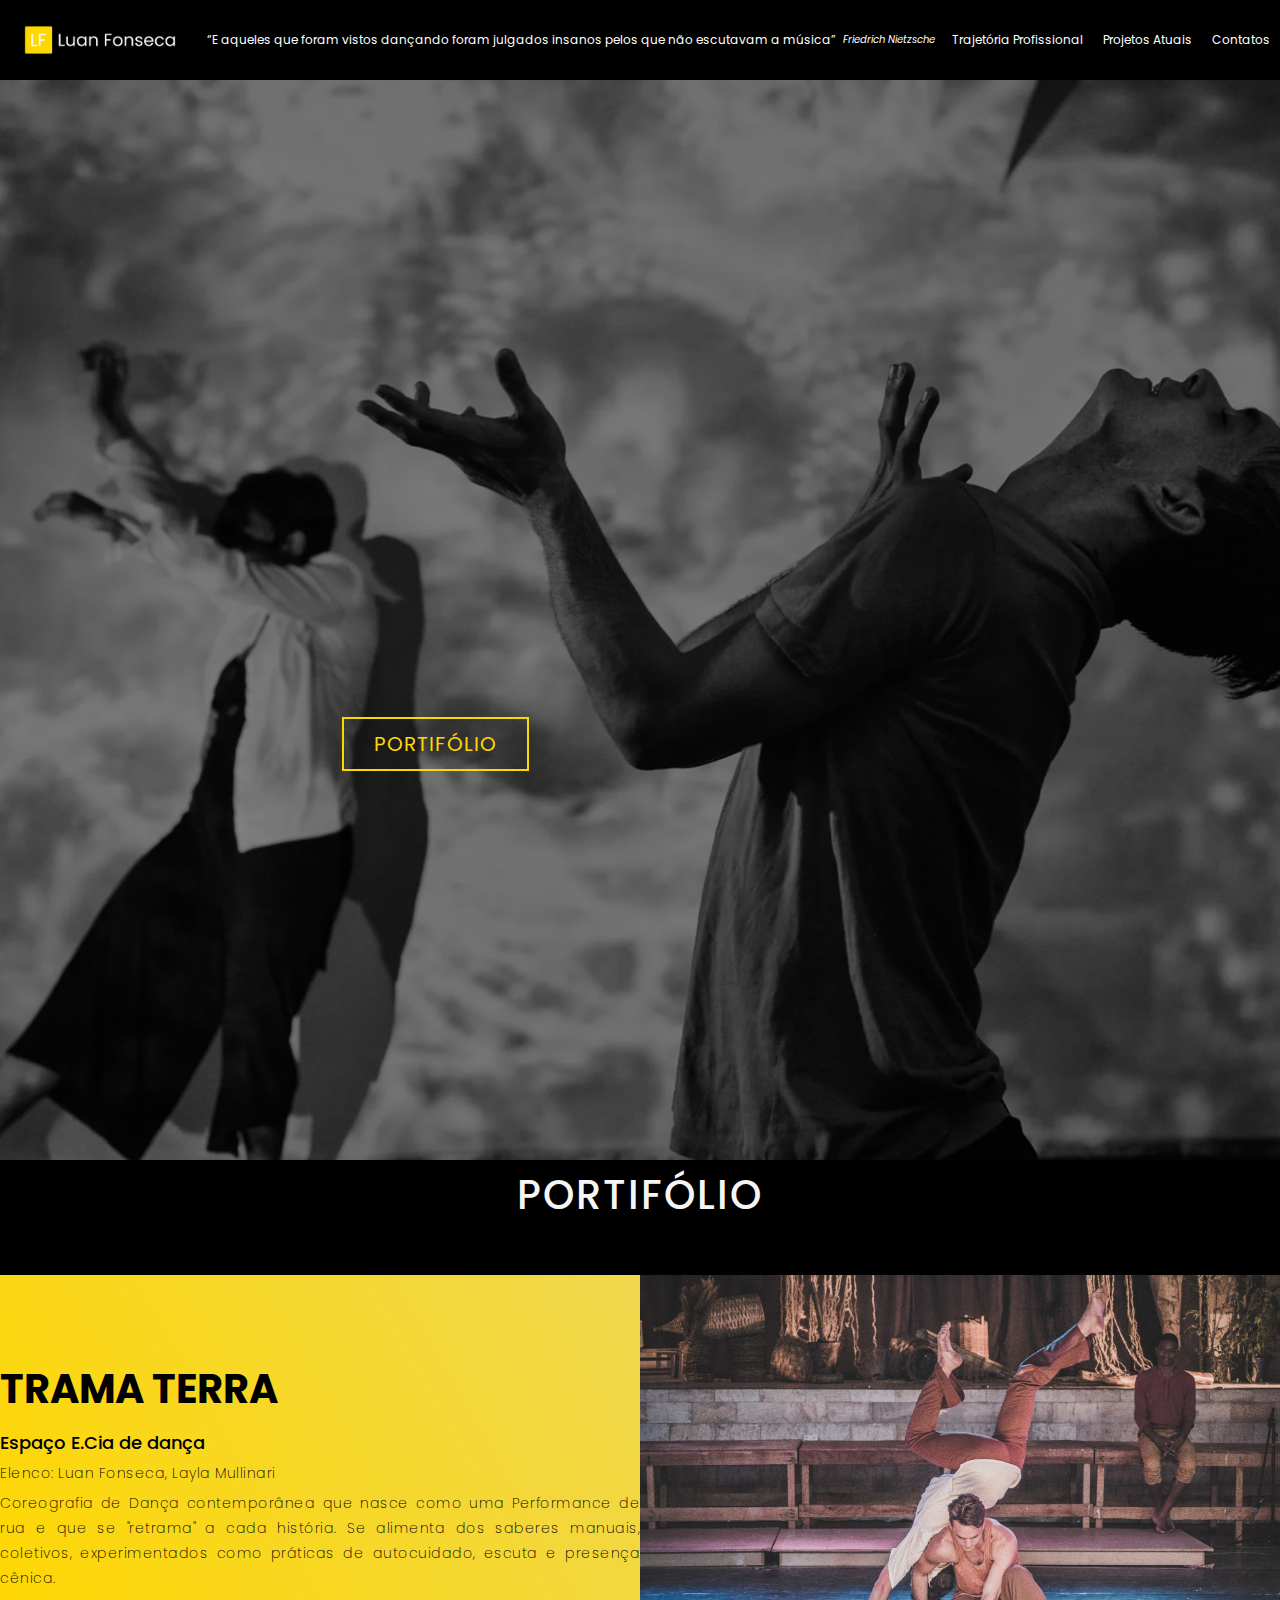
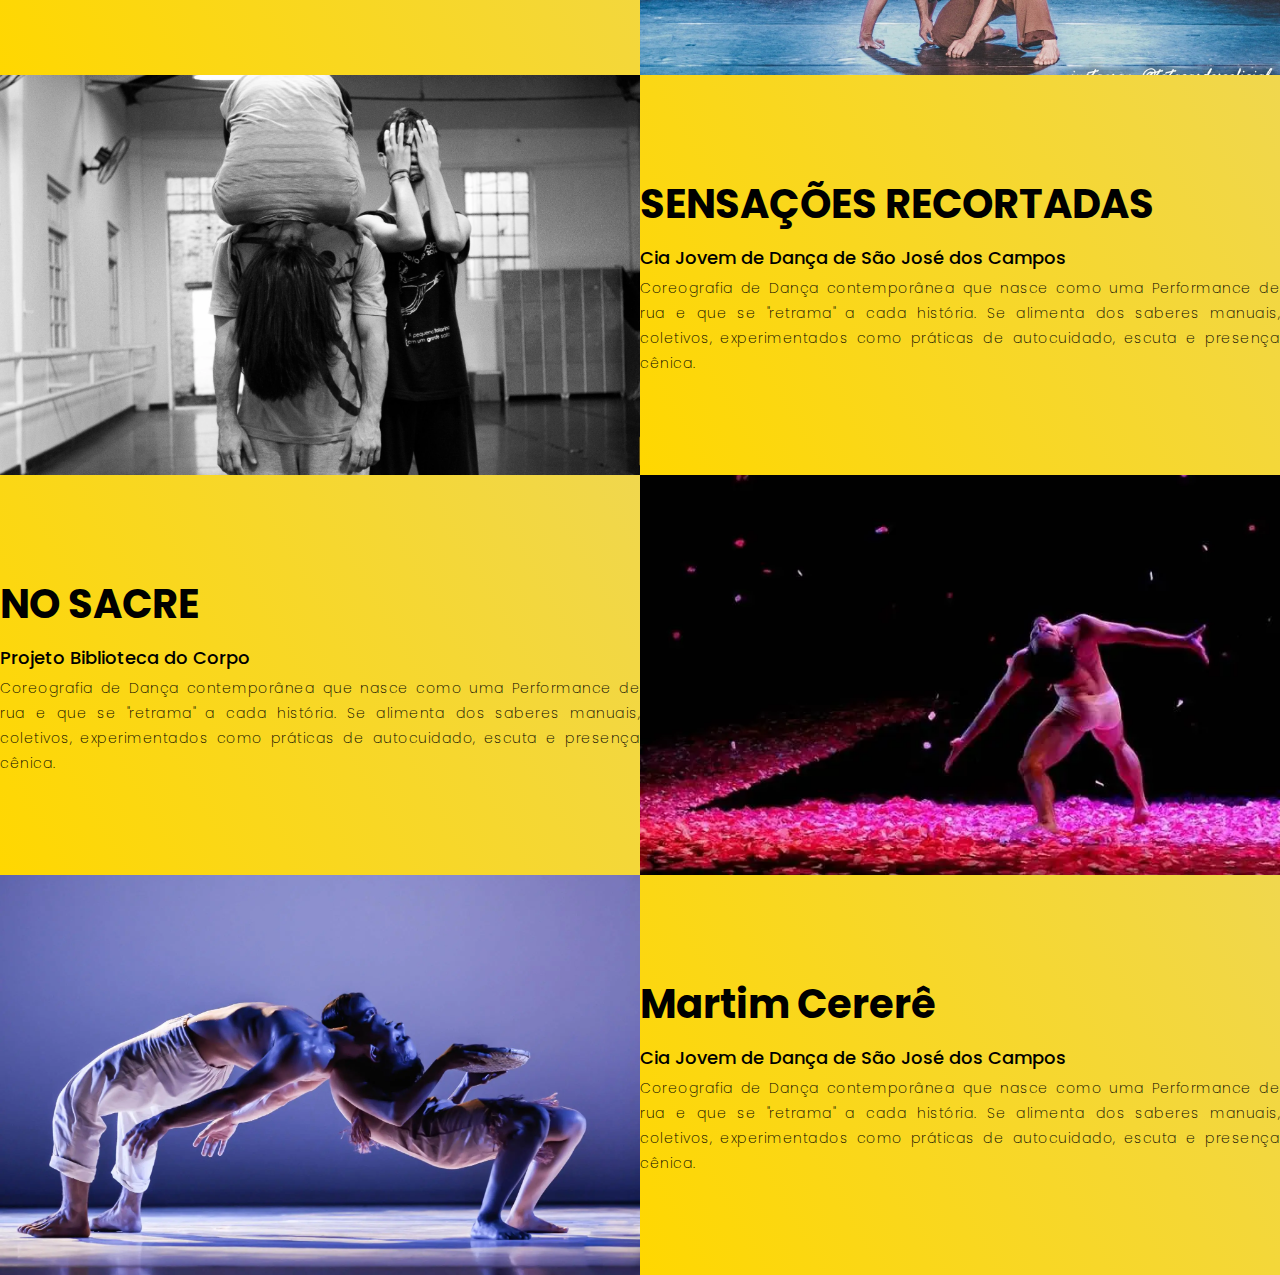
==== commit 528fc05d: "change images format" ====
--- a/index.html
+++ b/index.html
@@ -3,7 +3,7 @@
 
 <head>
     <meta charset=UTF-8>
-    <meta name="viewport" cntent="width=device-width,inicial-scale-1.0">
+    <meta name="viewport" content="width=device-width,inicial-scale-1.0">
     <link rel="stylesheet" href="style.css">
     <title>Luan Fonseca</title>
 </head>
@@ -11,7 +11,7 @@
 <body>
     <header id="container-menu">
         <nav>
-            <img src="./img/logo.png" alt="logotipo quadrado com iniciais">
+            <img src="./img/logo.webp" alt="logotipo quadrado com iniciais">
             <q>E aqueles que foram vistos dançando foram julgados insanos pelos que não escutavam a música</q>
             <cite>Friedrich Nietzsche</cite>
             <ul>
@@ -48,7 +48,7 @@
                         <p>Coreografia de Dança contemporânea que nasce como uma Performance de rua e que se "retrama" a cada história. Se alimenta dos saberes manuais, coletivos, experimentados como práticas de autocuidado, escuta e presença cênica. </p>
                     </article>
                     <figure class="project-img">
-                        <img src="./img/tataCardoso.jpg" alt="img">
+                        <img src="./img/tataCardoso.webp" alt="img">
                         <figcaption>Fotografia de Tatá Cardoso</figcaption>
                     </figure>
                 </div>
@@ -59,7 +59,7 @@
                         <p>Coreografia de Dança contemporânea que nasce como uma Performance de rua e que se "retrama" a cada história. Se alimenta dos saberes manuais, coletivos, experimentados como práticas de autocuidado, escuta e presença cênica. </p>
                     </article>
                     <figure class="project-img">
-                        <img src="./img/Elvio Junior.jpg" alt="img">
+                        <img src="./img/Elvio-Junior.webp" alt="img">
                         <figcaption>Fotografia de Elvio Junior</figcaption>
                     </figure>
                 </div>
@@ -70,7 +70,7 @@
                         <p>Coreografia de Dança contemporânea que nasce como uma Performance de rua e que se "retrama" a cada história. Se alimenta dos saberes manuais, coletivos, experimentados como práticas de autocuidado, escuta e presença cênica. </p>
                     </article>
                     <figure class="project-img">
-                        <img src="./img/NoSacre.jpg" alt="img">
+                        <img src="./img/NoSacre.webp" alt="img">
                         <figcaption>Fotografo Sesc Pompéia</figcaption>
                     </figure>
                 </div>
@@ -81,7 +81,7 @@
                         <p>Coreografia de Dança contemporânea que nasce como uma Performance de rua e que se "retrama" a cada história. Se alimenta dos saberes manuais, coletivos, experimentados como práticas de autocuidado, escuta e presença cênica. </p>
                     </article>
                     <figure class="project-img">
-                        <img src="./img/EdsonBorges2.jpg" alt="img">
+                        <img src="./img/EdsonBorges2.webp" alt="img">
                         <figcaption>Fotografo Sesc Pompéia</figcaption>
                     </figure>
                 </div>
--- a/style.css
+++ b/style.css
@@ -93,7 +93,7 @@
     /* Seção de Apresentação */
     
     #presentation {
-        background-image: url("./img/Ivan\ Geier\ IGPix\ Travel.jpg");
+        background-image: url("./img/Ivan-Geier-IGPix-Travel.webp");
         background-size: cover;
         background-position: top center;
         position: relative;
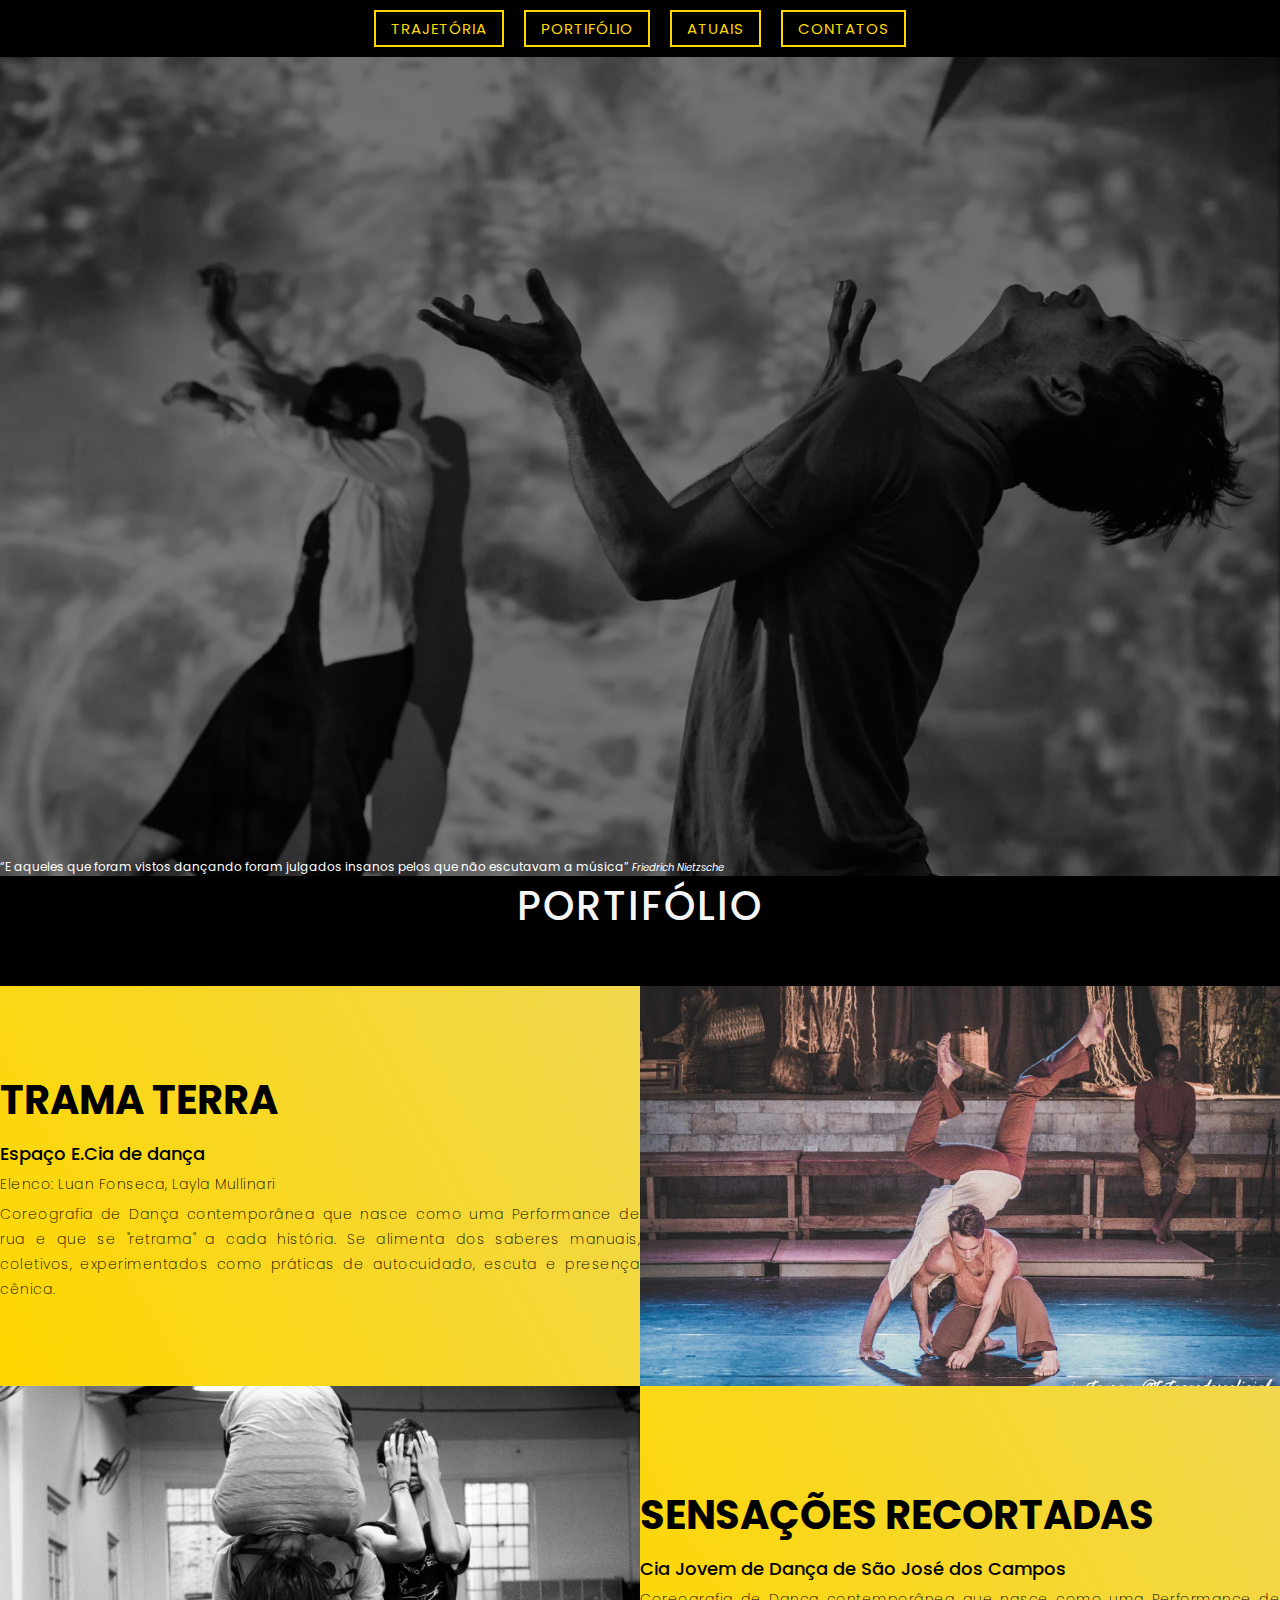
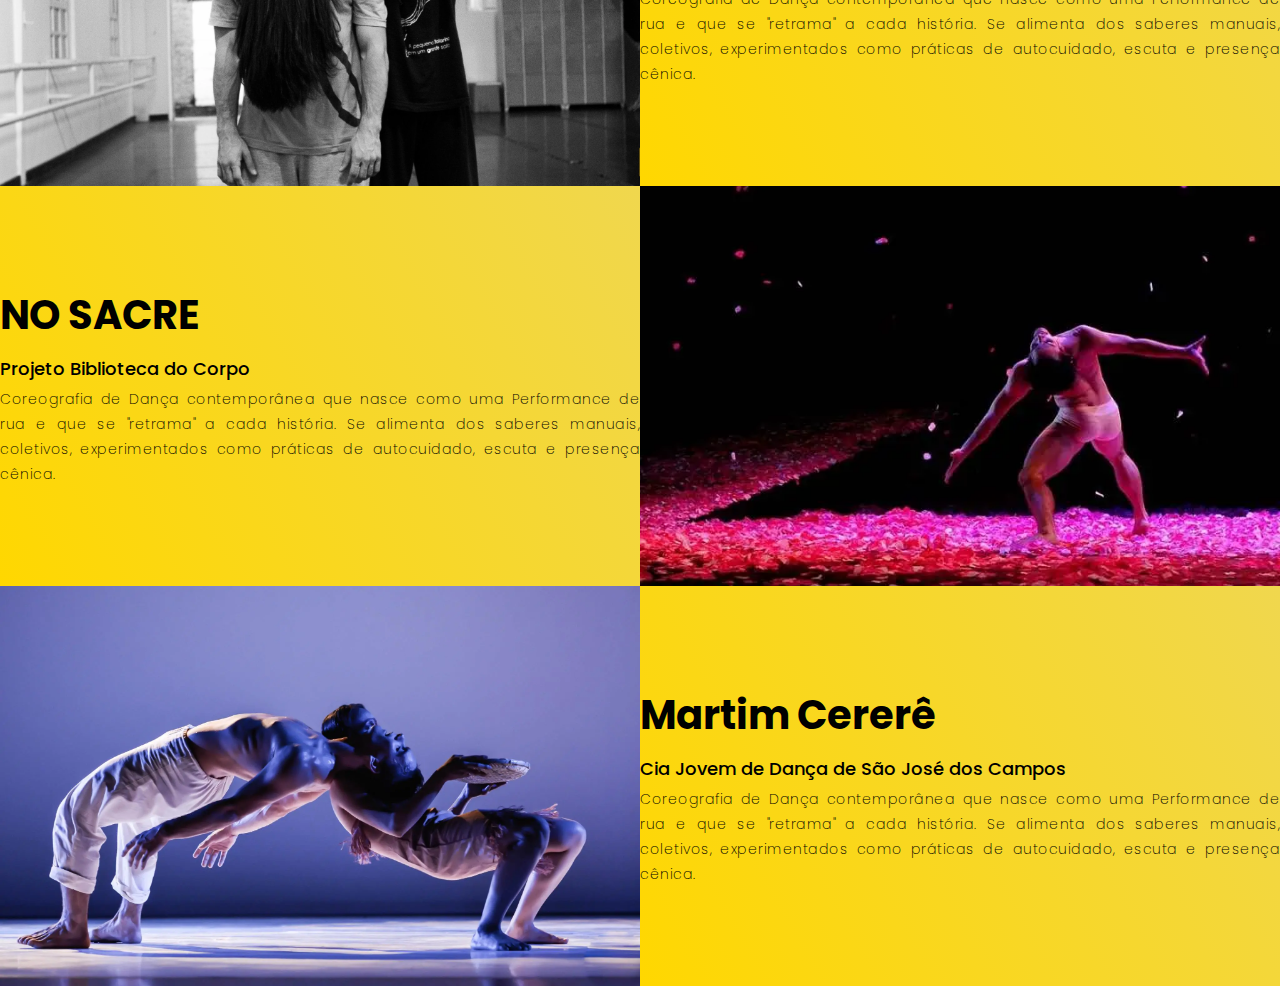
==== commit f70970ee: "update navbar" ====
--- a/index.html
+++ b/index.html
@@ -3,42 +3,40 @@
 
 <head>
     <meta charset=UTF-8>
-    <meta name="viewport" content="width=device-width,inicial-scale-1.0">
+    <meta name="viewport" content="width=device-width, initial-scale=1.0">
     <link rel="stylesheet" href="style.css">
     <title>Luan Fonseca</title>
 </head>
 
 <body>
-    <header id="container-menu">
+    <div id="container-menu">
         <nav>
-            <img src="./img/logo.webp" alt="logotipo quadrado com iniciais">
-            <q>E aqueles que foram vistos dançando foram julgados insanos pelos que não escutavam a música</q>
-            <cite>Friedrich Nietzsche</cite>
             <ul>
-                <li><a href="">Trajetória Profissional</a></li>
-                <li><a href="">Projetos Atuais</a></li>
-                <li><a href="#footer">Contatos</a></li>
+                <li><a href="" type="button" class="cta">Trajetória</a></li>
+                <li><a href="#portfolio" type="button" class="cta">Portifólio</a></li>
+                <li><a href="" type="button" class="cta">Atuais</a></li>
+                <li><a href="#footer" type="button" class="cta">Contatos</a></li>
             </ul>
         </nav>
-    </header>
+    </div>
 
     <section id="presentation">
         <div class="main-container">
-            <div>
+            <header>
                 <h1>Dança contemporânea<span></span></h1>
                 <h1>Teatro<span></span></h1>
-                <h1>Artista na cena<span></span></h1>
-
-                <a href="#portfolio" type="button" class="cta">Portifólio</a>
-            </div>
+                <h1>Luan Fonseca<span></span></h1>
+                <q>E aqueles que foram vistos dançando foram julgados insanos pelos que não escutavam a música</q>
+                <cite>Friedrich Nietzsche</cite>
+            </header>
         </div>
     </section>
 
     <section id="portfolio">
         <div class="portfolio-container">
-            <div class="portfolio-header">
+            <header class="portfolio-header">
                 <h1 class="section-title"><span>Portifólio</span></h1>
-            </div>
+            </header>
             <div class="all-projects">
                 <div class="project-item">
                     <article class="project-info">
@@ -88,6 +86,7 @@
             </div>
         </div>
     </section>
+
     <footer id="footer">
 
     </footer>
--- a/style.css
+++ b/style.css
@@ -53,42 +53,46 @@
     }
     
     .main-container {
-        min-height: 120vh;
+        min-height: 91vh;
         width: 100%;
         display: flex;
-        align-items: center;
-        justify-content: center;
+        justify-content: flex-start;
+        align-items: flex-end;
     }
     
     .section-title {
         font-size: 4rem;
         font-weight: 500;
         color: whitesmoke;
-        margin-top: 5px;
-        margin-bottom: 10px;
         text-transform: uppercase;
         letter-spacing: .2rem;
         text-align: center;
     }
     /* container-menu */
     
-    #container-menu nav {
-        display: flex;
-        flex-direction: row;
+    .cta {
+        display: inline-block;
+        padding: 5px 15px;
+        color: gold;
+        background-color: transparent;
+        border: 2px solid gold;
+        font-size: 1.5rem;
+        text-transform: uppercase;
+        letter-spacing: .1rem;
+        transition: .3s ease;
+        transition-property: background-color, color;
+    }
+    
+    .cta:hover {
+        color: white;
+        font-weight: 700;
+        background-color: gold;
+    }
+    
+    #container-menu nav ul {
+        display: flex;
         align-items: center;
-        justify-content: space-between;
-    }
-    
-    #container-menu nav ul {
-        display: flex;
-        flex-direction: row;
-        align-items: center;
-        justify-content: space-evenly;
-    }
-    
-    #container-menu img {
-        max-height: 80px;
-        max-width: 200px;
+        justify-content: center;
     }
     /* Seção de Apresentação */
     
@@ -123,26 +127,6 @@
         animation-delay: 2.8s;
     }
     
-    #presentation .cta {
-        display: inline-block;
-        padding: 10px 30px;
-        color: gold;
-        background-color: transparent;
-        border: 2px solid gold;
-        font-size: 2rem;
-        text-transform: uppercase;
-        letter-spacing: .1rem;
-        margin-top: 20px;
-        transition: .3s ease;
-        transition-property: background-color, color;
-    }
-    
-    #presentation .cta:hover {
-        color: white;
-        font-weight: 700;
-        background-color: gold;
-    }
-    
     #presentation h1 span {
         position: absolute;
         top: 0;
@@ -159,6 +143,7 @@
     }
     
     #presentation h1:nth-child(2) span {
+        animation: text_reveal_box 1s ease alternate-reverse;
         animation-delay: 1.5s;
     }
     
@@ -178,9 +163,6 @@
         z-index: -1;
     }
     /* Seção de portifólio */
-    /* #portfolio {
-    background-color: rgb(15, 9, 16);
-} */
     
     #portfolio .portfolio {
         flex-direction: column;
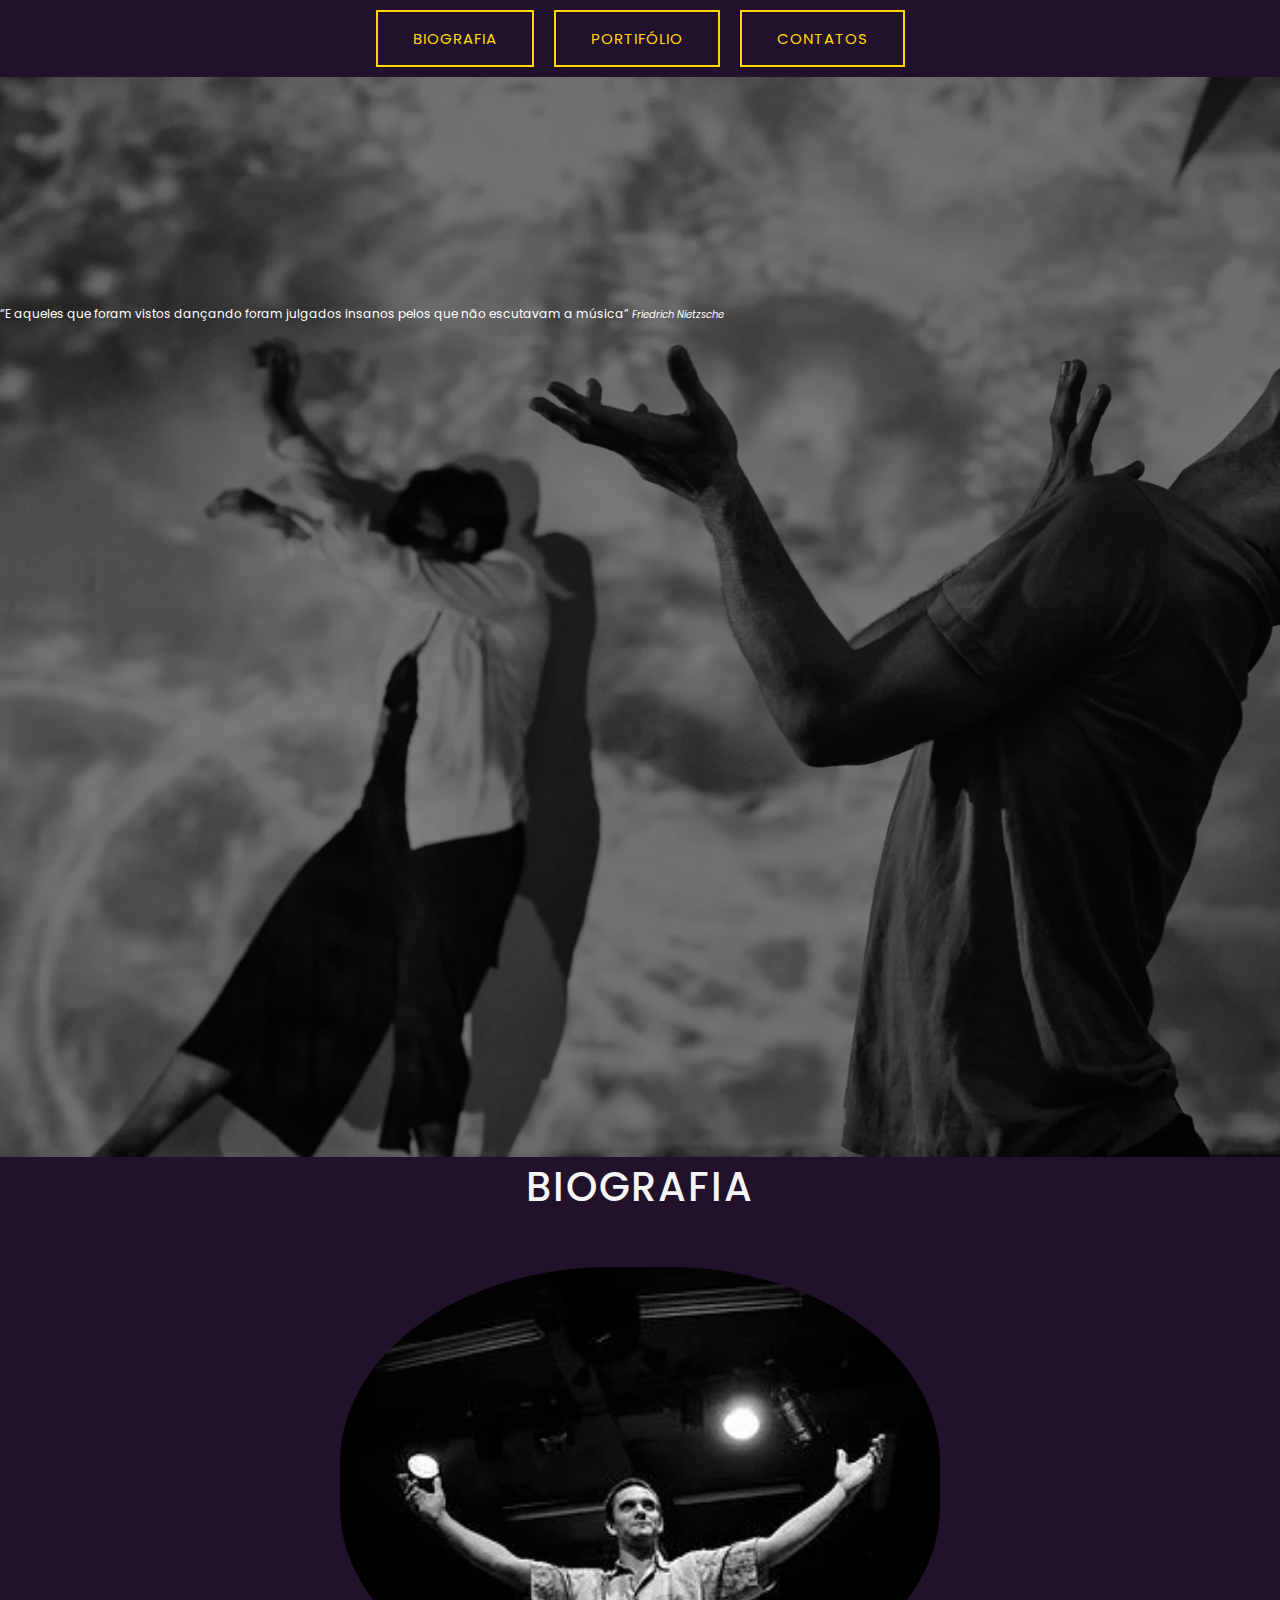
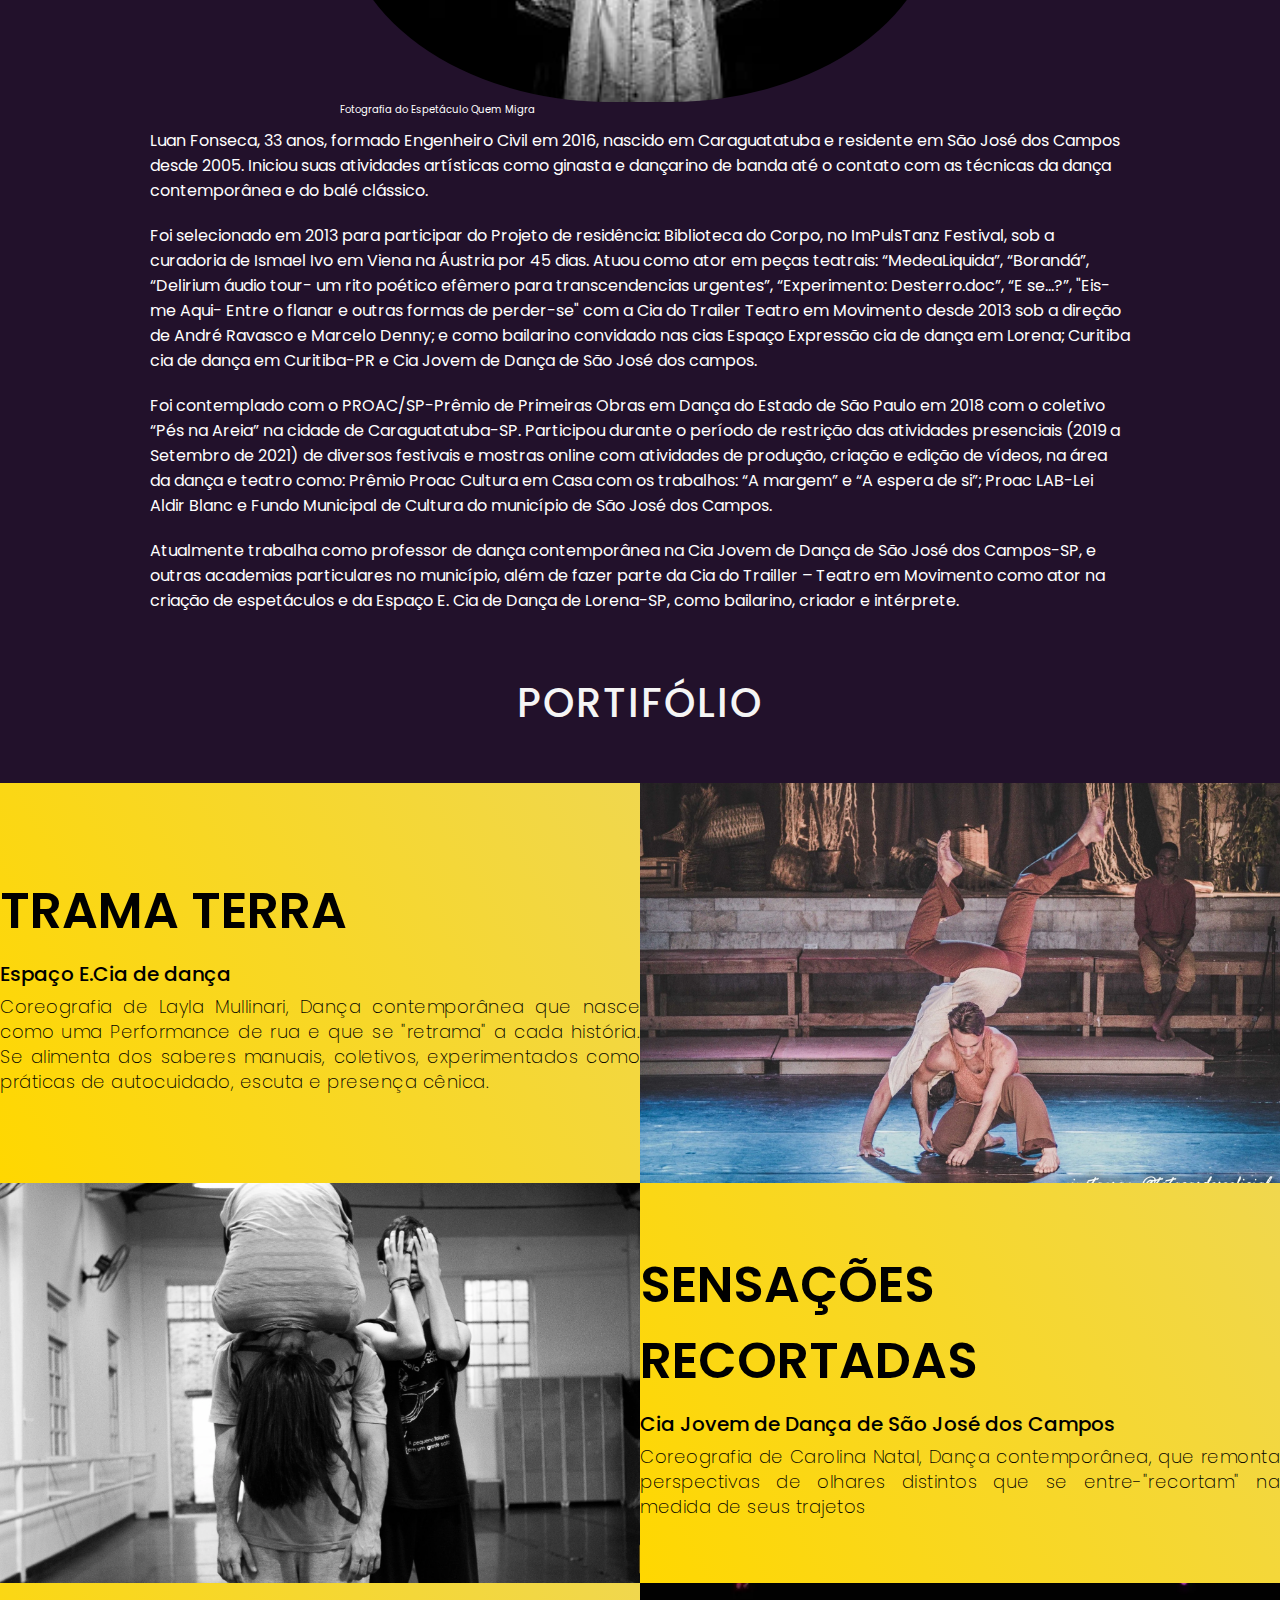
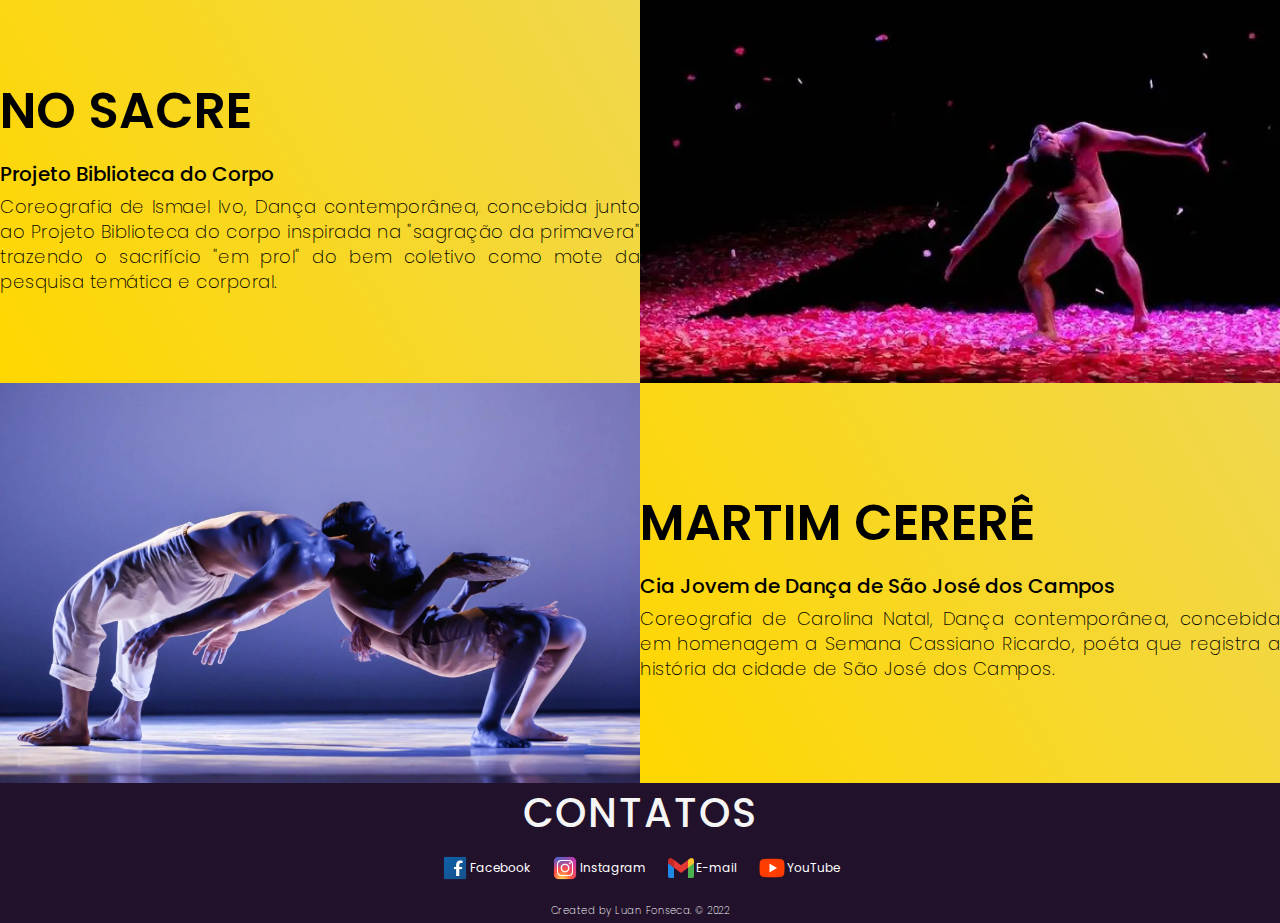
==== commit 47994c8b: "css organized" ====
--- a/index.html
+++ b/index.html
@@ -12,9 +12,8 @@
     <div id="container-menu">
         <nav>
             <ul>
-                <li><a href="" type="button" class="cta">Trajetória</a></li>
+                <li><a href="#history" type="button" class="cta">Biografia</a></li>
                 <li><a href="#portfolio" type="button" class="cta">Portifólio</a></li>
-                <li><a href="" type="button" class="cta">Atuais</a></li>
                 <li><a href="#footer" type="button" class="cta">Contatos</a></li>
             </ul>
         </nav>
@@ -22,73 +21,127 @@
 
     <section id="presentation">
         <div class="main-container">
-            <header>
+            <hgroup>
+                <h1>Luan Fonseca<span></span></h1>
+                <h1>Teatro<span></span></h1>
                 <h1>Dança contemporânea<span></span></h1>
-                <h1>Teatro<span></span></h1>
-                <h1>Luan Fonseca<span></span></h1>
                 <q>E aqueles que foram vistos dançando foram julgados insanos pelos que não escutavam a música</q>
                 <cite>Friedrich Nietzsche</cite>
-            </header>
+            </hgroup>
+        </div>
+    </section>
+
+    <section id="history">
+        <header class="header">
+            <h1 class="section-title"><span>Biografia</span></h1>
+        </header>
+        <div class="history-container">
+            <figure>
+                <img src="./img/Quem-migra2.webp" alt="Ator de braços abertos">
+                <figcaption>Fotografia do Espetáculo Quem Migra</figcaption>
+            </figure>
+            <ul>
+                <li>
+                    Luan Fonseca, 33 anos, formado Engenheiro Civil em 2016, nascido em Caraguatatuba e residente em São José dos Campos desde 2005. Iniciou suas atividades artísticas como ginasta e dançarino de banda até o contato com as técnicas da dança contemporânea
+                    e do balé clássico.
+                </li>
+                <li>
+                    Foi selecionado em 2013 para participar do Projeto de residência: Biblioteca do Corpo, no ImPulsTanz Festival, sob a curadoria de Ismael Ivo em Viena na Áustria por 45 dias. Atuou como ator em peças teatrais: “MedeaLiquida”, “Borandá”, “Delirium áudio
+                    tour- um rito poético efêmero para transcendencias urgentes”, “Experimento: Desterro.doc”, “E se...?”, "Eis-me Aqui- Entre o flanar e outras formas de perder-se" com a Cia do Trailer Teatro em Movimento desde 2013 sob a direção de
+                    André Ravasco e Marcelo Denny; e como bailarino convidado nas cias Espaço Expressão cia de dança em Lorena; Curitiba cia de dança em Curitiba-PR e Cia Jovem de Dança de São José dos campos.
+                </li>
+                <li>
+                    Foi contemplado com o PROAC/SP-Prêmio de Primeiras Obras em Dança do Estado de São Paulo em 2018 com o coletivo “Pés na Areia” na cidade de Caraguatatuba-SP. Participou durante o período de restrição das atividades presenciais (2019 a Setembro de 2021)
+                    de diversos festivais e mostras online com atividades de produção, criação e edição de vídeos, na área da dança e teatro como: Prêmio Proac Cultura em Casa com os trabalhos: “A margem” e “A espera de si”; Proac LAB-Lei Aldir Blanc
+                    e Fundo Municipal de Cultura do município de São José dos Campos.
+                </li>
+                <li>
+                    Atualmente trabalha como professor de dança contemporânea na Cia Jovem de Dança de São José dos Campos-SP, e outras academias particulares no município, além de fazer parte da Cia do Trailler – Teatro em Movimento como ator na criação de espetáculos e
+                    da Espaço E. Cia de Dança de Lorena-SP, como bailarino, criador e intérprete.
+                </li>
+            </ul>
         </div>
     </section>
 
     <section id="portfolio">
         <div class="portfolio-container">
-            <header class="portfolio-header">
+            <header class="header">
                 <h1 class="section-title"><span>Portifólio</span></h1>
             </header>
             <div class="all-projects">
-                <div class="project-item">
-                    <article class="project-info">
+
+                <article class="project-item">
+                    <hgroup class="project-info">
                         <h1>TRAMA TERRA</h1>
                         <h2>Espaço E.Cia de dança</h2>
-                        <p>Elenco: Luan Fonseca, Layla Mullinari</p>
-                        <p>Coreografia de Dança contemporânea que nasce como uma Performance de rua e que se "retrama" a cada história. Se alimenta dos saberes manuais, coletivos, experimentados como práticas de autocuidado, escuta e presença cênica. </p>
-                    </article>
+                        <p>Coreografia de Layla Mullinari, Dança contemporânea que nasce como uma Performance de rua e que se "retrama" a cada história. Se alimenta dos saberes manuais, coletivos, experimentados como práticas de autocuidado, escuta e presença
+                            cênica. </p>
+                    </hgroup>
                     <figure class="project-img">
                         <img src="./img/tataCardoso.webp" alt="img">
                         <figcaption>Fotografia de Tatá Cardoso</figcaption>
                     </figure>
-                </div>
-                <div class="project-item">
-                    <article class="project-info">
+                </article>
+
+                <article class="project-item">
+                    <hgroup class="project-info">
                         <h1>SENSAÇÕES RECORTADAS</h1>
                         <h2>Cia Jovem de Dança de São José dos Campos</h2>
-                        <p>Coreografia de Dança contemporânea que nasce como uma Performance de rua e que se "retrama" a cada história. Se alimenta dos saberes manuais, coletivos, experimentados como práticas de autocuidado, escuta e presença cênica. </p>
-                    </article>
+                        <p>Coreografia de Carolina Natal, Dança contemporânea, que remonta perspectivas de olhares distintos que se entre-"recortam" na medida de seus trajetos</p>
+                    </hgroup>
                     <figure class="project-img">
                         <img src="./img/Elvio-Junior.webp" alt="img">
                         <figcaption>Fotografia de Elvio Junior</figcaption>
                     </figure>
-                </div>
-                <div class="project-item">
-                    <article class="project-info">
+                </article>
+
+                <article class="project-item">
+                    <hgroup class="project-info">
                         <h1>NO SACRE</h1>
                         <h2>Projeto Biblioteca do Corpo</h2>
-                        <p>Coreografia de Dança contemporânea que nasce como uma Performance de rua e que se "retrama" a cada história. Se alimenta dos saberes manuais, coletivos, experimentados como práticas de autocuidado, escuta e presença cênica. </p>
-                    </article>
+                        <p>Coreografia de Ismael Ivo, Dança contemporânea, concebida junto ao Projeto Biblioteca do corpo inspirada na "sagração da primavera" trazendo o sacrifício "em prol" do bem coletivo como mote da pesquisa temática e corporal. </p>
+                    </hgroup>
                     <figure class="project-img">
                         <img src="./img/NoSacre.webp" alt="img">
                         <figcaption>Fotografo Sesc Pompéia</figcaption>
                     </figure>
-                </div>
-                <div class="project-item">
-                    <article class="project-info">
-                        <h1>Martim Cererê</h1>
+                </article>
+
+                <article class="project-item">
+                    <hgroup class="project-info">
+                        <h1>MARTIM CERERÊ</h1>
                         <h2>Cia Jovem de Dança de São José dos Campos</h2>
-                        <p>Coreografia de Dança contemporânea que nasce como uma Performance de rua e que se "retrama" a cada história. Se alimenta dos saberes manuais, coletivos, experimentados como práticas de autocuidado, escuta e presença cênica. </p>
-                    </article>
+                        <p>Coreografia de Carolina Natal, Dança contemporânea, concebida em homenagem a Semana Cassiano Ricardo, poéta que registra a história da cidade de São José dos Campos. </p>
+                    </hgroup>
                     <figure class="project-img">
                         <img src="./img/EdsonBorges2.webp" alt="img">
-                        <figcaption>Fotografo Sesc Pompéia</figcaption>
+                        <figcaption>Fotografo Edson Borges</figcaption>
                     </figure>
-                </div>
+                </article>
+
             </div>
         </div>
     </section>
 
     <footer id="footer">
-
+        <header class="header">
+            <h1 class="section-title"><span>Contatos</span></h1>
+        </header>
+        <ul>
+            <li>
+                <a href="https://www.facebook.com/luan.fonseca.180/"><img src="./img/icons8-facebook-48.png" alt="logo do facebook" target="blank">Facebook</a>
+            </li>
+            <li>
+                <a href="https://www.instagram.com/luanftg/"><img src="./img/icons8-instagram-48.png" alt="" srcset="">Instagram</a>
+            </li>
+            <li>
+                <a href="mailto:luanftgimenez"><img src="./img/icons8-gmail-48.png" alt="logo Gmail">E-mail</a>
+            </li>
+            <li>
+                <a href="https://www.youtube.com/channel/UCN2kGLShrU8DxA2v_RvZRvg"><img src="./img/icons8-youtube-48.png" alt="logo Youtube">YouTube</a>
+            </li>
+        </ul>
+        <p>Created by Luan Fonseca. © 2022</p>
     </footer>
 </body>
 
--- a/style.css
+++ b/style.css
@@ -1,4 +1,11 @@
     @import url('https://fonts.googleapis.com/css2?family=Poppins:ital,wght@0,100;0,200;0,300;1,100&display=swap');
+    @import url("./css/history.css");
+    @import url("./css/container-menu.css");
+    @import url("./css/portfolio.css");
+    @import url("./css/presentation.css");
+    @import url("./css/keyframes.css");
+    @import url("./css/media-query.css");
+    @import url("./css/footer.css");
     * {
         padding: 0;
         margin: 0;
@@ -10,10 +17,9 @@
         font-family: 'Poppins', 'Times New Roman', Times, serif;
         scroll-behavior: smooth;
         animation: gradient 10s ease alternate infinite;
-        background: linear-gradient(-45deg, #ee7752, #fffb00, #000000, #000000) no-repeat;
-        /*background: linear-gradient(-45deg, #ee7752, #e73c7e, #23a6d5, #23d5ab) no-repeat;*/
-        background-size: 300% 300%;
-        ;
+        /*background: linear-gradient(-45deg, #d4ee52, gold, #000000, #141d03) no-repeat;
+        background-size: 300% 300%;*/
+        background-color: rgb(34, 17, 43);
     }
     
     q {
@@ -44,7 +50,7 @@
     }
     
     p {
-        font-size: 1.4rem;
+        font-size: 1.8rem;
         margin-top: 5px;
         line-height: 2.5rem;
         font-weight: 200;
@@ -53,11 +59,11 @@
     }
     
     .main-container {
-        min-height: 91vh;
+        min-height: 120vh;
         width: 100%;
         display: flex;
         justify-content: flex-start;
-        align-items: flex-end;
+        align-items: baseline;
     }
     
     .section-title {
@@ -68,234 +74,10 @@
         letter-spacing: .2rem;
         text-align: center;
     }
+    /*Footer*/
     /* container-menu */
-    
-    .cta {
-        display: inline-block;
-        padding: 5px 15px;
-        color: gold;
-        background-color: transparent;
-        border: 2px solid gold;
-        font-size: 1.5rem;
-        text-transform: uppercase;
-        letter-spacing: .1rem;
-        transition: .3s ease;
-        transition-property: background-color, color;
-    }
-    
-    .cta:hover {
-        color: white;
-        font-weight: 700;
-        background-color: gold;
-    }
-    
-    #container-menu nav ul {
-        display: flex;
-        align-items: center;
-        justify-content: center;
-    }
     /* Seção de Apresentação */
-    
-    #presentation {
-        background-image: url("./img/Ivan-Geier-IGPix-Travel.webp");
-        background-size: cover;
-        background-position: top center;
-        position: relative;
-        z-index: 1;
-    }
-    
-    #presentation h1 {
-        display: block;
-        width: fit-content;
-        font-size: 5rem;
-        position: relative;
-        color: transparent;
-        animation: text_reveal .5s ease forwards;
-        animation-delay: .5s;
-    }
-    
-    #presentation h1:nth-child(1) {
-        animation-delay: .8s;
-    }
-    
-    #presentation h1:nth-child(2) {
-        animation-delay: 1.6s;
-    }
-    
-    #presentation h1:nth-child(3) {
-        animation: text_reveal_name .5s ease forwards;
-        animation-delay: 2.8s;
-    }
-    
-    #presentation h1 span {
-        position: absolute;
-        top: 0;
-        left: 0;
-        height: 100%;
-        width: 0%;
-        animation: text_reveal_box 1s ease;
-        animation-delay: .5s;
-        background-color: gold;
-    }
-    
-    #presentation h1:nth-child(1) span {
-        animation-delay: .5s;
-    }
-    
-    #presentation h1:nth-child(2) span {
-        animation: text_reveal_box 1s ease alternate-reverse;
-        animation-delay: 1.5s;
-    }
-    
-    #presentation h1:nth-child(3) span {
-        animation-delay: 2.5s;
-    }
-    
-    #presentation::after {
-        content: "";
-        position: absolute;
-        left: 0;
-        top: 0;
-        height: 100%;
-        width: 100%;
-        background-color: black;
-        opacity: 0.5;
-        z-index: -1;
-    }
+    /* Seção History */
     /* Seção de portifólio */
-    
-    #portfolio .portfolio {
-        flex-direction: column;
-        max-width: 1200px;
-        margin: auto;
-        padding: 100px 0;
-    }
-    
-    #portfolio .portfolio-header h1 {
-        margin-bottom: 50px;
-    }
-    
-    #portifolio .all-projects {
-        display: flex;
-        align-items: center;
-        justify-content: center;
-        flex-direction: column;
-    }
-    
-    #portfolio .project-item {
-        display: flex;
-        align-items: center;
-        justify-content: center;
-        flex-direction: column;
-        width: 80%;
-        margin: 20px auto;
-        overflow: hidden;
-        border-radius: 10px;
-    }
-    
-    #portfolio .project-info {
-        padding: 30p;
-        flex-basis: 50%;
-        height: 100%;
-        display: flex;
-        align-items: flex-start;
-        justify-content: center;
-        flex-direction: column;
-        background-image: linear-gradient(60deg, gold 0%, rgb(240, 215, 78));
-    }
-    
-    #portfolio .project-info h1 {
-        font-size: 4rem;
-        font-weight: 500px;
-    }
-    
-    #portfolio .project-info h2 {
-        font-size: 1.8rem;
-        font-weight: 500;
-        margin-top: 10px;
-    }
-    
-    #portfolio .project-img {
-        flex-basis: 50%;
-        height: 400px;
-        overflow: hidden;
-        position: relative;
-    }
-    
-    #portfolio .project-img figcaption {
-        font-size: 10px;
-        text-align: center;
-        font-weight: 300;
-        color: black;
-        background-image: linear-gradient(60deg, rgb(253, 244, 0) 0%, rgb(246, 225, 105) 100%);
-    }
-    
-    #portfolio .project-img:after {
-        /*content: '';*/
-        position: absolute;
-        left: 0;
-        top: 0;
-        height: 100%;
-        width: 100%;
-        /*background-image: linear-gradient(60deg, rgb(218, 186, 5) 0%, rgb(250, 225, 84) 100%);*/
-        opacity: 0.2;
-    }
-    
-    #portfolio .project-img img {
-        transition: 0.6s ease-in-out transform;
-    }
-    
-    #portfolio .project-item:hover .project-img img {
-        transform: scale(1.2);
-    }
     /*Keyframes*/
-    
-    @keyframes text_reveal {
-        100% {
-            color: white;
-        }
-    }
-    
-    @keyframes text_reveal_name {
-        100% {
-            color: gold;
-            font-weight: 500;
-        }
-    }
-    
-    @keyframes text_reveal_box {
-        50% {
-            width: 100%;
-            left: 0;
-        }
-        100% {
-            width: 0;
-            left: 100%;
-        }
-    }
-    
-    @keyframes gradient {
-        from {
-            background-position: 0 50%;
-        }
-        to {
-            background-position: 100% 50%;
-        }
-    }
-    /* Media query */
-    
-    @media only screen and (min-width: 768px) {
-        #portfolio .project-item {
-            flex-direction: row;
-            height: 400px;
-            margin: 0;
-            width: 100%;
-            border-radius: 0;
-        }
-        #portfolio .all-projects .project-info .project-img {
-            height: 100%;
-        }
-        #portfolio .project-item:nth-child(even) {
-            flex-direction: row-reverse;
-        }
-    }+    /* Media query */